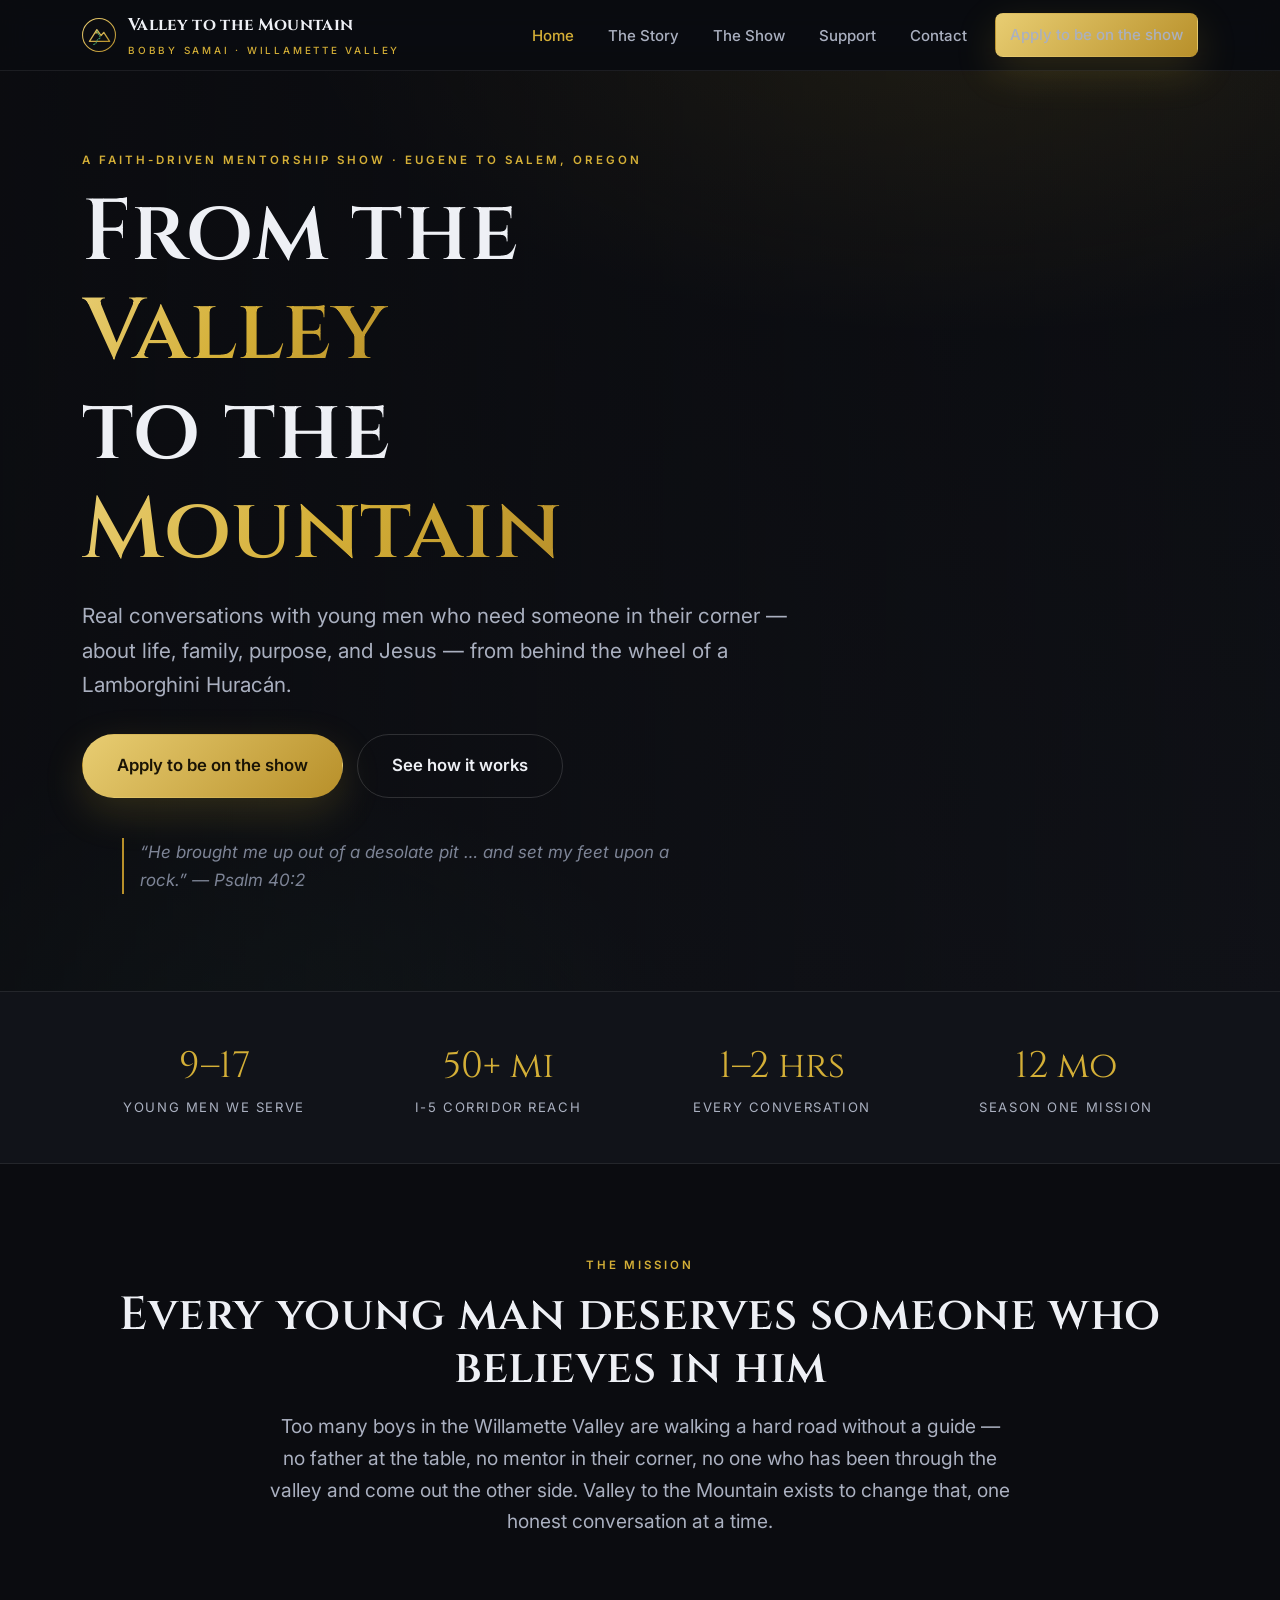
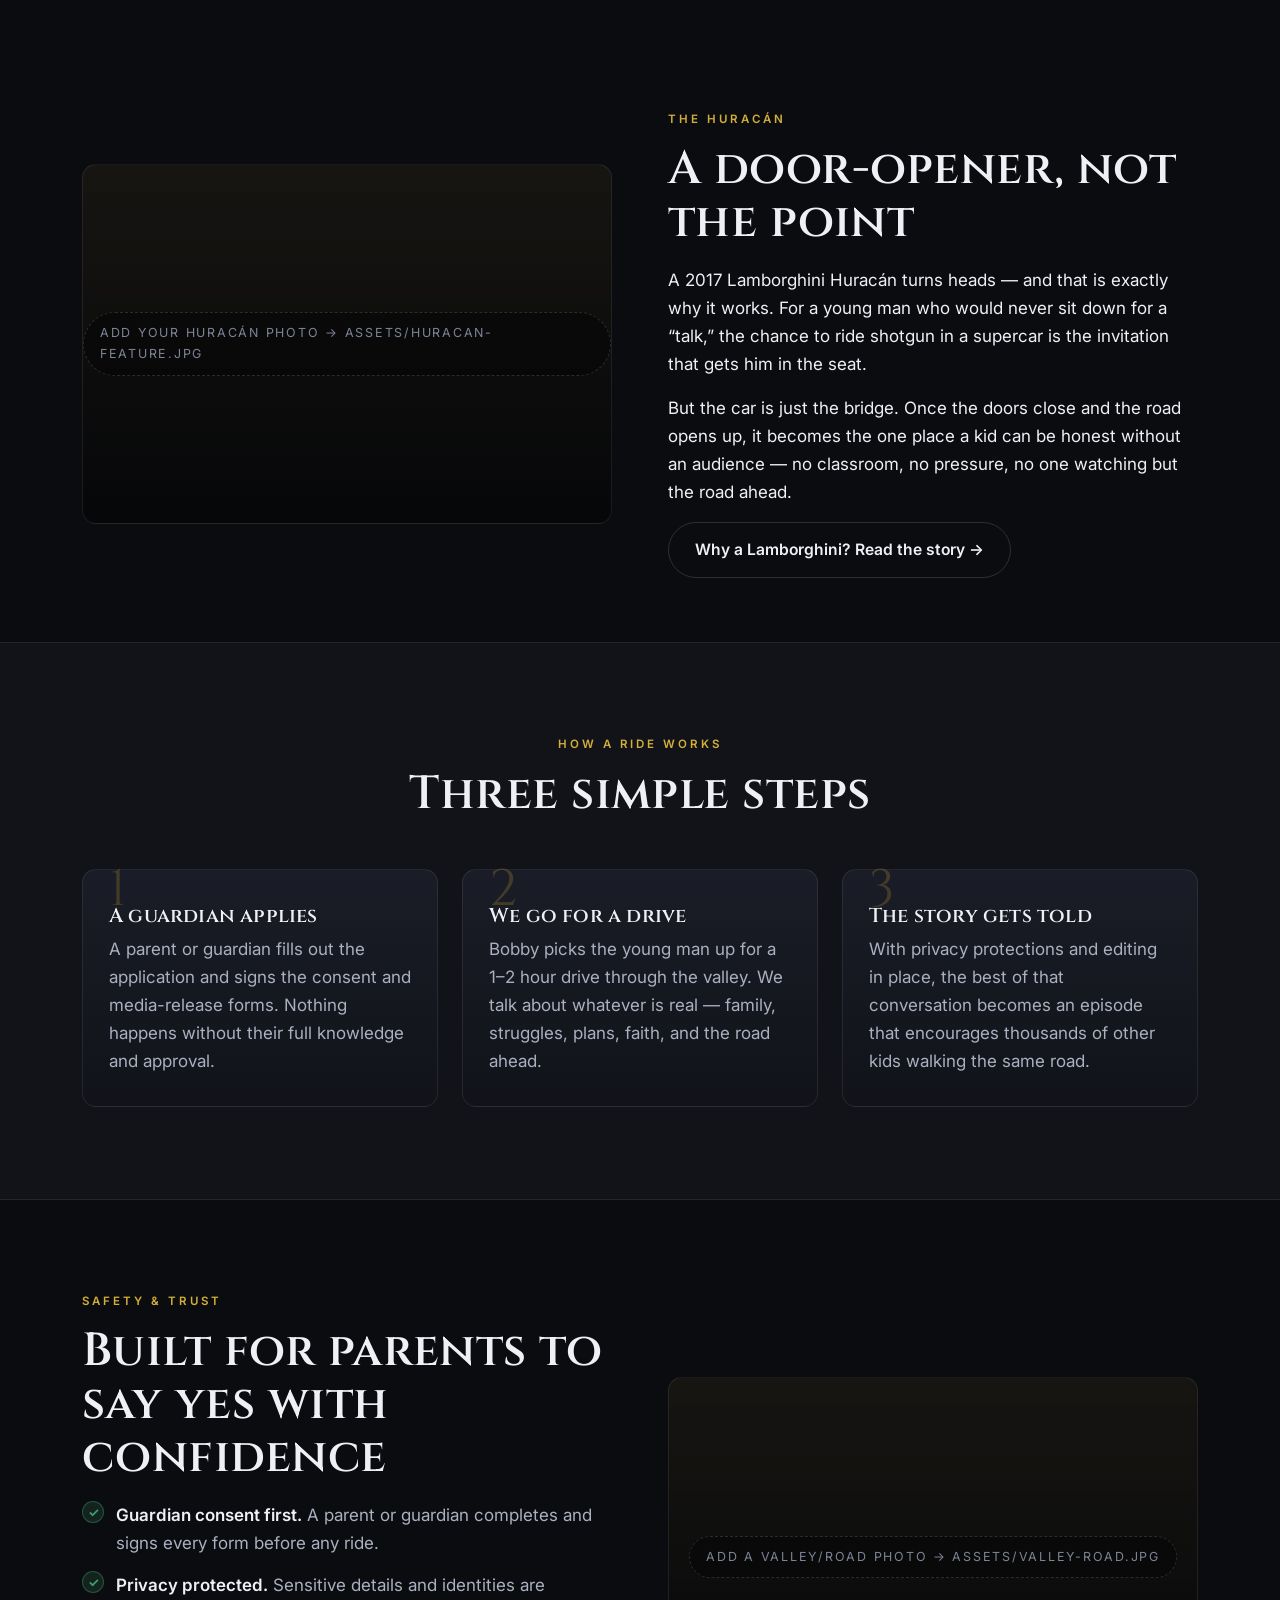
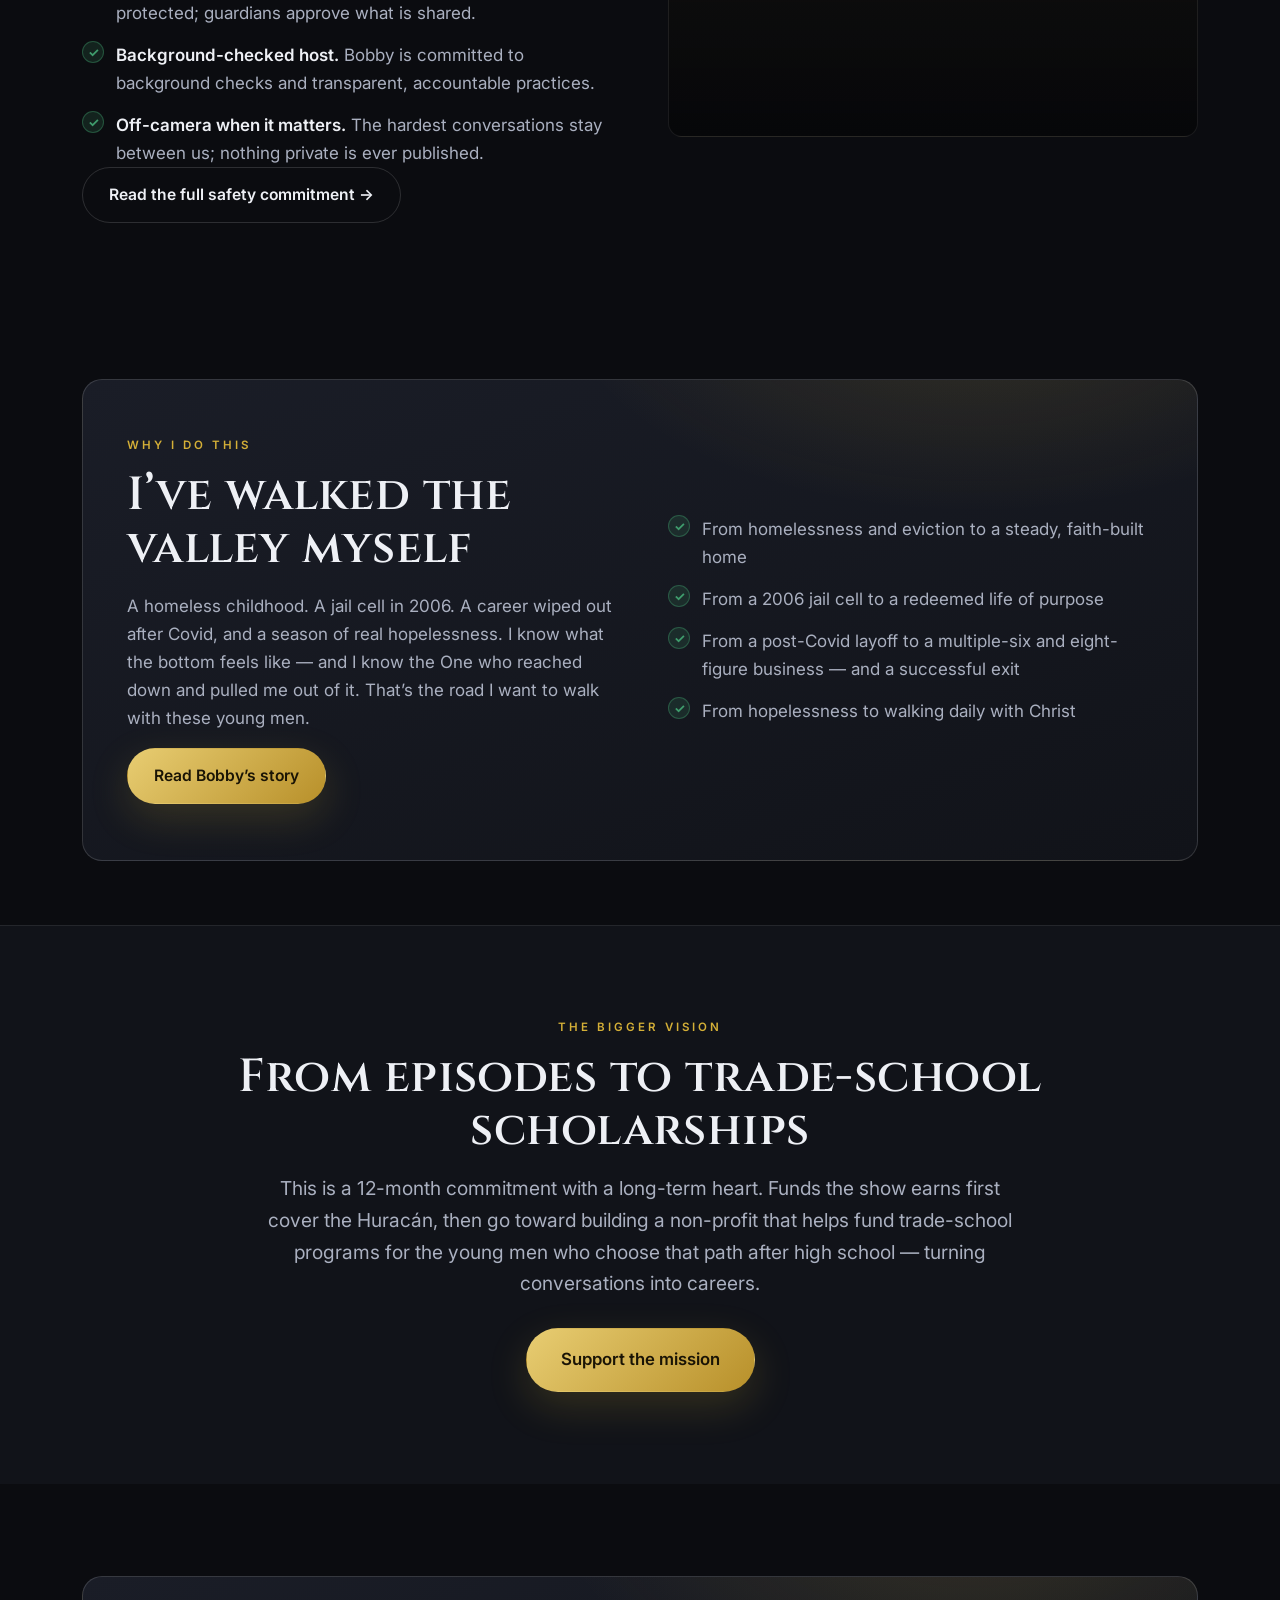
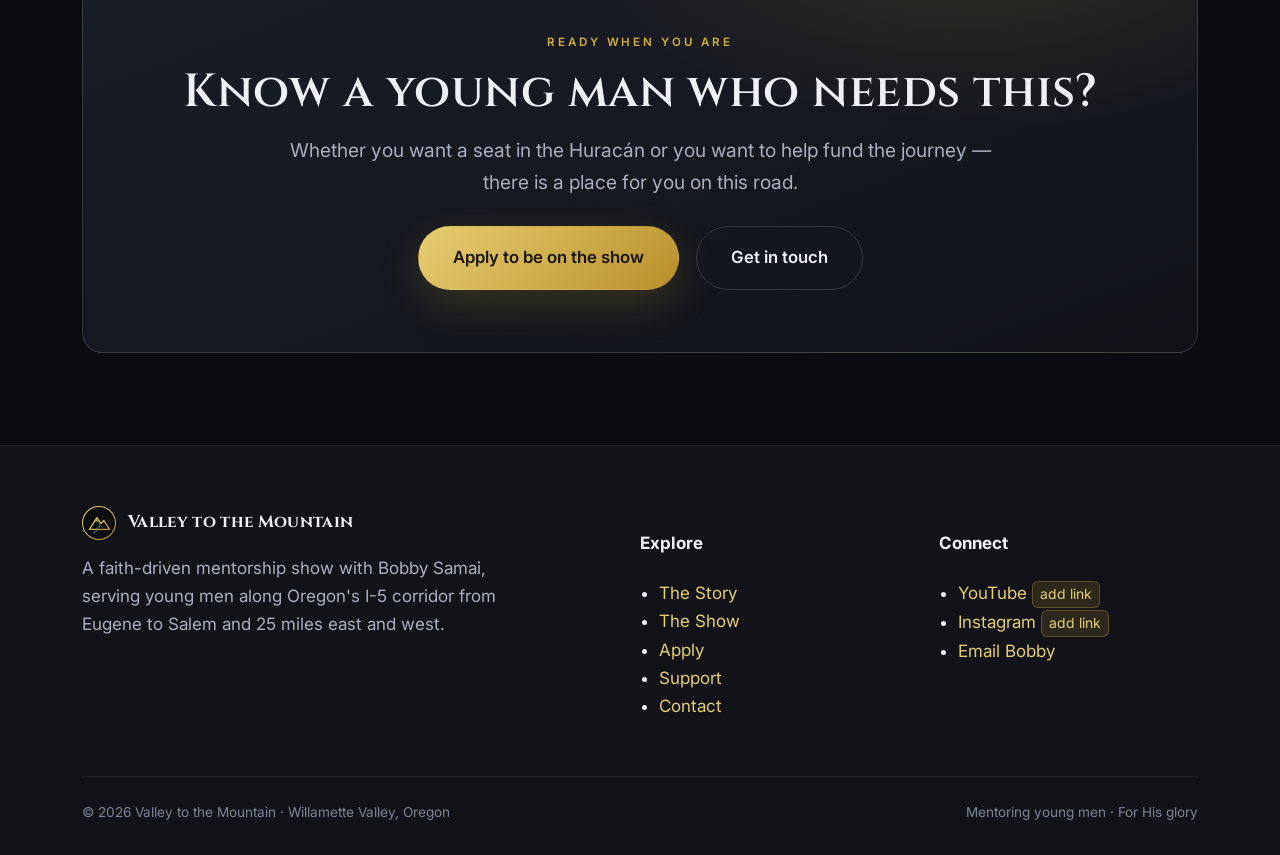
==== index.html @ d42ef023 "Build Valley to the Mountain website Initial launch of the valleytothemountain.com static site — a f" ====
<!DOCTYPE html>
<html lang="en">
<head>
  <meta charset="UTF-8" />
  <meta name="viewport" content="width=device-width, initial-scale=1.0" />
  <title>Valley to the Mountain — Mentorship, Faith &amp; the Open Road</title>
  <meta name="description" content="Valley to the Mountain is a faith-driven mentorship show with Bobby Samai. Real conversations with young men in Oregon's Willamette Valley — life, family, purpose, and Jesus — from behind the wheel of a Lamborghini Huracán." />
  <meta name="theme-color" content="#0b0c10" />
  <link rel="icon" href="assets/logo.svg" type="image/svg+xml" />
  <meta property="og:title" content="Valley to the Mountain" />
  <meta property="og:description" content="Real conversations, real faith, and the open road — mentoring young men in Oregon's Willamette Valley." />
  <meta property="og:type" content="website" />
  <meta property="og:url" content="https://www.valleytothemountain.com" />
  <link rel="preconnect" href="https://fonts.googleapis.com" />
  <link rel="preconnect" href="https://fonts.gstatic.com" crossorigin />
  <link href="https://fonts.googleapis.com/css2?family=Cinzel:wght@500;600;700&family=Inter:wght@400;500;600;700&display=swap" rel="stylesheet" />
  <link rel="stylesheet" href="css/styles.css" />
</head>
<body>
  <a class="skip-link" href="#main">Skip to content</a>

  <!-- HEADER -->
  <header class="site-header">
    <div class="wrap">
      <nav class="nav" aria-label="Primary">
        <a class="brand" href="index.html">
          <img class="brand__mark" src="assets/logo.svg" alt="" />
          <span class="brand__name">Valley to the Mountain<small>Bobby Samai · Willamette Valley</small></span>
        </a>
        <button class="nav__toggle" aria-label="Toggle menu" aria-expanded="false" aria-controls="nav-links">
          <span></span><span></span><span></span>
        </button>
        <ul class="nav__links" id="nav-links">
          <li><a href="index.html" class="active">Home</a></li>
          <li><a href="story.html">The Story</a></li>
          <li><a href="show.html">The Show</a></li>
          <li><a href="support.html">Support</a></li>
          <li><a href="contact.html">Contact</a></li>
          <li class="nav__cta"><a class="btn btn--gold" href="apply.html">Apply to be on the show</a></li>
        </ul>
      </nav>
    </div>
  </header>

  <main id="main">

    <!-- HERO -->
    <section class="hero">
      <div class="hero__media" style="--hero-img: url('assets/huracan-hero.jpg');" aria-hidden="true"></div>
      <div class="wrap">
        <div class="hero__inner">
          <p class="eyebrow">A faith-driven mentorship show · Eugene to Salem, Oregon</p>
          <h1>From the <span class="grad">Valley</span><br />to the <span class="grad">Mountain</span></h1>
          <p class="hero__sub">Real conversations with young men who need someone in their corner — about life, family, purpose, and Jesus — from behind the wheel of a Lamborghini Huracán.</p>
          <div class="hero__actions">
            <a class="btn btn--gold btn--lg" href="apply.html">Apply to be on the show</a>
            <a class="btn btn--ghost btn--lg" href="show.html">See how it works</a>
          </div>
          <blockquote class="hero__scripture">
            “He brought me up out of a desolate pit … and set my feet upon a rock.” — Psalm 40:2
          </blockquote>
        </div>
      </div>
    </section>

    <!-- STATS -->
    <section class="stats">
      <div class="wrap">
        <div class="stats__grid">
          <div class="stat reveal"><div class="stat__num">9–17</div><div class="stat__label">Young men we serve</div></div>
          <div class="stat reveal"><div class="stat__num">50+ mi</div><div class="stat__label">I-5 corridor reach</div></div>
          <div class="stat reveal"><div class="stat__num">1–2 hrs</div><div class="stat__label">Every conversation</div></div>
          <div class="stat reveal"><div class="stat__num">12 mo</div><div class="stat__label">Season one mission</div></div>
        </div>
      </div>
    </section>

    <!-- MISSION -->
    <section class="section">
      <div class="wrap center">
        <p class="eyebrow reveal">The mission</p>
        <h2 class="h-lg reveal">Every young man deserves someone who believes in him</h2>
        <p class="lead reveal">Too many boys in the Willamette Valley are walking a hard road without a guide — no father at the table, no mentor in their corner, no one who has been through the valley and come out the other side. Valley to the Mountain exists to change that, one honest conversation at a time.</p>
      </div>
    </section>

    <!-- THE CAR AS A BRIDGE -->
    <section class="section section--tight">
      <div class="wrap">
        <div class="split">
          <div class="split__media reveal" style="--feature-img: url('assets/huracan-feature.jpg');">
            <span class="media-note">Add your Huracán photo → assets/huracan-feature.jpg</span>
          </div>
          <div class="reveal">
            <p class="eyebrow">The Huracán</p>
            <h2 class="h-lg">A door-opener, not the point</h2>
            <p>A 2017 Lamborghini Huracán turns heads — and that is exactly why it works. For a young man who would never sit down for a “talk,” the chance to ride shotgun in a supercar is the invitation that gets him in the seat.</p>
            <p>But the car is just the bridge. Once the doors close and the road opens up, it becomes the one place a kid can be honest without an audience — no classroom, no pressure, no one watching but the road ahead.</p>
            <a class="btn btn--ghost" href="story.html">Why a Lamborghini? Read the story →</a>
          </div>
        </div>
      </div>
    </section>

    <!-- HOW IT WORKS -->
    <section class="section" style="background: var(--night); border-top:1px solid var(--line); border-bottom:1px solid var(--line);">
      <div class="wrap">
        <div class="center" style="margin-bottom:48px;">
          <p class="eyebrow reveal">How a ride works</p>
          <h2 class="h-lg reveal">Three simple steps</h2>
        </div>
        <div class="grid grid--3">
          <article class="card step reveal">
            <div class="step__n">1</div>
            <h3>A guardian applies</h3>
            <p>A parent or guardian fills out the application and signs the consent and media-release forms. Nothing happens without their full knowledge and approval.</p>
          </article>
          <article class="card step reveal">
            <div class="step__n">2</div>
            <h3>We go for a drive</h3>
            <p>Bobby picks the young man up for a 1–2 hour drive through the valley. We talk about whatever is real — family, struggles, plans, faith, and the road ahead.</p>
          </article>
          <article class="card step reveal">
            <div class="step__n">3</div>
            <h3>The story gets told</h3>
            <p>With privacy protections and editing in place, the best of that conversation becomes an episode that encourages thousands of other kids walking the same road.</p>
          </article>
        </div>
      </div>
    </section>

    <!-- SAFETY -->
    <section class="section">
      <div class="wrap">
        <div class="split split--reverse">
          <div class="split__media reveal" style="--feature-img: url('assets/valley-road.jpg');">
            <span class="media-note">Add a valley/road photo → assets/valley-road.jpg</span>
          </div>
          <div class="reveal">
            <p class="eyebrow">Safety &amp; trust</p>
            <h2 class="h-lg">Built for parents to say yes with confidence</h2>
            <ul class="checks">
              <li><strong>Guardian consent first.</strong> A parent or guardian completes and signs every form before any ride.</li>
              <li><strong>Privacy protected.</strong> Sensitive details and identities are protected; guardians approve what is shared.</li>
              <li><strong>Background-checked host.</strong> Bobby is committed to background checks and transparent, accountable practices.</li>
              <li><strong>Off-camera when it matters.</strong> The hardest conversations stay between us; nothing private is ever published.</li>
            </ul>
            <a class="btn btn--ghost" href="apply.html">Read the full safety commitment →</a>
          </div>
        </div>
      </div>
    </section>

    <!-- THE WHY / STORY TEASER -->
    <section class="section section--tight">
      <div class="wrap">
        <div class="panel reveal">
          <div class="split">
            <div>
              <p class="eyebrow">Why I do this</p>
              <h2 class="h-lg">I’ve walked the valley myself</h2>
              <p class="muted">A homeless childhood. A jail cell in 2006. A career wiped out after Covid, and a season of real hopelessness. I know what the bottom feels like — and I know the One who reached down and pulled me out of it. That’s the road I want to walk with these young men.</p>
              <a class="btn btn--gold" href="story.html">Read Bobby’s story</a>
            </div>
            <div>
              <ul class="checks">
                <li>From homelessness and eviction to a steady, faith-built home</li>
                <li>From a 2006 jail cell to a redeemed life of purpose</li>
                <li>From a post-Covid layoff to a multiple-six and eight-figure business — and a successful exit</li>
                <li>From hopelessness to walking daily with Christ</li>
              </ul>
            </div>
          </div>
        </div>
      </div>
    </section>

    <!-- NONPROFIT VISION -->
    <section class="section" style="background: var(--night); border-top:1px solid var(--line);">
      <div class="wrap center">
        <p class="eyebrow reveal">The bigger vision</p>
        <h2 class="h-lg reveal">From episodes to trade-school scholarships</h2>
        <p class="lead reveal">This is a 12-month commitment with a long-term heart. Funds the show earns first cover the Huracán, then go toward building a non-profit that helps fund trade-school programs for the young men who choose that path after high school — turning conversations into careers.</p>
        <div style="margin-top:28px;" class="reveal">
          <a class="btn btn--gold btn--lg" href="support.html">Support the mission</a>
        </div>
      </div>
    </section>

    <!-- FINAL CTA -->
    <section class="section">
      <div class="wrap">
        <div class="panel cta-band reveal">
          <p class="eyebrow">Ready when you are</p>
          <h2 class="h-lg">Know a young man who needs this?</h2>
          <p class="lead" style="margin:0 auto 22px;">Whether you want a seat in the Huracán or you want to help fund the journey — there is a place for you on this road.</p>
          <a class="btn btn--gold btn--lg" href="apply.html">Apply to be on the show</a>
          <a class="btn btn--ghost btn--lg" href="contact.html">Get in touch</a>
        </div>
      </div>
    </section>

  </main>

  <!-- FOOTER -->
  <footer class="site-footer">
    <div class="wrap">
      <div class="footer__grid">
        <div>
          <div class="footer__brand">
            <img class="brand__mark" src="assets/logo.svg" alt="" />
            <span class="brand" style="gap:0;">Valley to the Mountain</span>
          </div>
          <p class="muted" style="max-width:42ch;">A faith-driven mentorship show with Bobby Samai, serving young men along Oregon's I-5 corridor from Eugene to Salem and 25 miles east and west.</p>
        </div>
        <div>
          <h4>Explore</h4>
          <ul>
            <li><a href="story.html">The Story</a></li>
            <li><a href="show.html">The Show</a></li>
            <li><a href="apply.html">Apply</a></li>
            <li><a href="support.html">Support</a></li>
            <li><a href="contact.html">Contact</a></li>
          </ul>
        </div>
        <div>
          <h4>Connect</h4>
          <ul>
            <li><a href="#" data-social="youtube">YouTube <span class="placeholder-tag">add link</span></a></li>
            <li><a href="#" data-social="instagram">Instagram <span class="placeholder-tag">add link</span></a></li>
            <li><a href="mailto:bsamaix@gmail.com">Email Bobby</a></li>
          </ul>
        </div>
      </div>
      <div class="footer__bottom">
        <span>© <span data-year>2026</span> Valley to the Mountain · Willamette Valley, Oregon</span>
        <span>Mentoring young men · For His glory</span>
      </div>
    </div>
  </footer>

  <script src="js/main.js"></script>
</body>
</html>
---- css/styles.css ----
/* =========================================================
   Valley to the Mountain — Design System
   Premium dark + gold aesthetic for a faith-driven youth
   mentorship show. Mobile-first, accessible, no build step.
   ========================================================= */

:root {
  /* Palette */
  --black:      #0b0c10;
  --night:      #111319;
  --slate:      #1a1d27;
  --slate-2:    #232734;
  --line:       rgba(255, 255, 255, 0.08);
  --line-2:     rgba(255, 255, 255, 0.14);

  --text:       #eef0f5;
  --muted:      #aab0c0;
  --muted-2:    #7d8496;

  --gold:       #d4af37;   /* summit light / Lamborghini */
  --gold-soft:  #e8cd72;
  --gold-deep:  #b8902a;
  --valley:     #3f9d6d;   /* valley green */

  /* Typography */
  --serif: "Cinzel", Georgia, "Times New Roman", serif;
  --sans:  "Inter", -apple-system, BlinkMacSystemFont, "Segoe UI", Roboto, Helvetica, Arial, sans-serif;

  /* Layout */
  --maxw: 1160px;
  --radius: 14px;
  --radius-sm: 9px;
  --shadow: 0 18px 50px rgba(0, 0, 0, 0.45);
  --shadow-gold: 0 14px 40px rgba(212, 175, 55, 0.18);

  --ease: cubic-bezier(0.22, 1, 0.36, 1);
}

/* ---------- Reset ---------- */
*, *::before, *::after { box-sizing: border-box; }
html { scroll-behavior: smooth; -webkit-text-size-adjust: 100%; }
body {
  margin: 0;
  font-family: var(--sans);
  color: var(--text);
  background: var(--black);
  line-height: 1.65;
  font-size: 17px;
  -webkit-font-smoothing: antialiased;
  overflow-x: hidden;
}
img { max-width: 100%; display: block; }
a { color: var(--gold-soft); text-decoration: none; transition: color .2s var(--ease); }
a:hover { color: var(--gold); }
h1, h2, h3 { font-family: var(--serif); font-weight: 600; line-height: 1.15; letter-spacing: .01em; }
p { margin: 0 0 1rem; }
ul { margin: 0 0 1rem; padding-left: 1.2rem; }

/* ---------- Utilities ---------- */
.wrap { width: 100%; max-width: var(--maxw); margin: 0 auto; padding: 0 22px; }
.section { padding: 92px 0; position: relative; }
.section--tight { padding: 64px 0; }
.center { text-align: center; }
.eyebrow {
  font-family: var(--sans);
  text-transform: uppercase;
  letter-spacing: .26em;
  font-size: .72rem;
  font-weight: 600;
  color: var(--gold);
  margin: 0 0 14px;
}
.lead { font-size: 1.2rem; color: var(--muted); max-width: 62ch; }
.center .lead { margin-left: auto; margin-right: auto; }
.muted { color: var(--muted); }
.gold { color: var(--gold); }
.h-xl { font-size: clamp(2.4rem, 6vw, 4.2rem); margin: 0 0 18px; }
.h-lg { font-size: clamp(1.9rem, 4vw, 2.9rem); margin: 0 0 16px; }
.h-md { font-size: clamp(1.3rem, 2.5vw, 1.6rem); margin: 0 0 10px; }
.divider { height: 1px; background: var(--line); border: 0; margin: 0; }
.skip-link {
  position: absolute; left: -9999px; top: 0; background: var(--gold); color: #000;
  padding: 10px 16px; z-index: 200; border-radius: 0 0 8px 0;
}
.skip-link:focus { left: 0; }

/* ---------- Buttons ---------- */
.btn {
  display: inline-flex; align-items: center; gap: .55em;
  font-family: var(--sans); font-weight: 600; font-size: .98rem;
  padding: 14px 26px; border-radius: 100px; border: 1px solid transparent;
  cursor: pointer; transition: transform .2s var(--ease), box-shadow .25s var(--ease), background .2s var(--ease);
  white-space: nowrap;
}
.btn:focus-visible { outline: 2px solid var(--gold-soft); outline-offset: 3px; }
.btn--gold {
  background: linear-gradient(135deg, var(--gold-soft), var(--gold-deep));
  color: #1a1405; box-shadow: var(--shadow-gold);
}
.btn--gold:hover { transform: translateY(-2px); color: #1a1405; box-shadow: 0 18px 46px rgba(212,175,55,.3); }
.btn--ghost { background: transparent; color: var(--text); border-color: var(--line-2); }
.btn--ghost:hover { border-color: var(--gold); color: var(--gold); transform: translateY(-2px); }
.btn--block { width: 100%; justify-content: center; }
.btn--lg { padding: 17px 34px; font-size: 1.05rem; }

/* ---------- Header / Nav ---------- */
.site-header {
  position: sticky; top: 0; z-index: 100;
  background: rgba(11, 12, 16, 0.72);
  backdrop-filter: saturate(150%) blur(14px);
  -webkit-backdrop-filter: saturate(150%) blur(14px);
  border-bottom: 1px solid var(--line);
}
.nav { display: flex; align-items: center; justify-content: space-between; height: 70px; }
.brand { display: flex; align-items: center; gap: 12px; font-family: var(--serif); font-weight: 700; color: var(--text); font-size: 1.05rem; letter-spacing: .02em; }
.brand:hover { color: var(--text); }
.brand__mark { width: 34px; height: 34px; flex: 0 0 auto; }
.brand__name small { display: block; font-family: var(--sans); font-weight: 500; font-size: .62rem; letter-spacing: .28em; text-transform: uppercase; color: var(--gold); margin-top: 2px; }
.nav__links { display: flex; align-items: center; gap: 6px; list-style: none; margin: 0; padding: 0; }
.nav__links a {
  color: var(--muted); font-weight: 500; font-size: .94rem; padding: 9px 14px; border-radius: 8px;
  transition: color .2s var(--ease), background .2s var(--ease);
}
.nav__links a:hover { color: var(--text); background: rgba(255,255,255,.05); }
.nav__links a.active { color: var(--gold); }
.nav__cta { margin-left: 8px; }
.nav__toggle {
  display: none; background: none; border: 1px solid var(--line-2); border-radius: 9px;
  width: 44px; height: 42px; cursor: pointer; padding: 0;
}
.nav__toggle span { display: block; width: 20px; height: 2px; background: var(--text); margin: 4px auto; transition: .25s var(--ease); }
.nav__toggle[aria-expanded="true"] span:nth-child(1) { transform: translateY(6px) rotate(45deg); }
.nav__toggle[aria-expanded="true"] span:nth-child(2) { opacity: 0; }
.nav__toggle[aria-expanded="true"] span:nth-child(3) { transform: translateY(-6px) rotate(-45deg); }

@media (max-width: 880px) {
  .nav__toggle { display: block; }
  .nav__links {
    position: fixed; inset: 70px 0 auto 0; flex-direction: column; align-items: stretch; gap: 2px;
    background: var(--night); border-bottom: 1px solid var(--line); padding: 14px 16px 22px;
    transform: translateY(-120%); transition: transform .32s var(--ease); box-shadow: var(--shadow);
  }
  .nav__links.open { transform: translateY(0); }
  .nav__links a { padding: 14px 12px; font-size: 1.05rem; border-bottom: 1px solid var(--line); border-radius: 0; }
  .nav__cta { margin: 12px 0 0; }
  .nav__cta .btn { width: 100%; justify-content: center; }
}

/* ---------- Hero ---------- */
.hero {
  position: relative; min-height: 90vh; display: flex; align-items: center;
  padding: 80px 0; overflow: hidden;
  background:
    radial-gradient(1100px 560px at 75% -8%, rgba(212,175,55,.16), transparent 60%),
    radial-gradient(900px 500px at 12% 108%, rgba(63,157,109,.14), transparent 60%),
    linear-gradient(180deg, var(--black), var(--night));
}
.hero__media {
  position: absolute; inset: 0; z-index: 0;
  background-image: linear-gradient(90deg, rgba(11,12,16,.92) 0%, rgba(11,12,16,.55) 45%, rgba(11,12,16,.25) 100%), var(--hero-img, none);
  background-size: cover; background-position: center right;
  opacity: .9;
}
.hero__inner { position: relative; z-index: 1; max-width: 760px; }
.hero h1 { font-size: clamp(2.7rem, 8vw, 5.4rem); margin: 0 0 8px; }
.hero h1 .grad {
  background: linear-gradient(120deg, var(--gold-soft), var(--gold), var(--gold-deep));
  -webkit-background-clip: text; background-clip: text; -webkit-text-fill-color: transparent;
}
.hero__sub { font-size: 1.3rem; color: var(--muted); max-width: 56ch; margin: 18px 0 32px; }
.hero__actions { display: flex; flex-wrap: wrap; gap: 14px; }
.hero__scripture { margin-top: 40px; font-style: italic; color: var(--muted-2); border-left: 2px solid var(--gold-deep); padding-left: 16px; max-width: 50ch; }

/* ---------- Stat strip ---------- */
.stats { background: var(--night); border-top: 1px solid var(--line); border-bottom: 1px solid var(--line); }
.stats__grid { display: grid; grid-template-columns: repeat(4, 1fr); gap: 20px; padding: 44px 0; }
.stat { text-align: center; }
.stat__num { font-family: var(--serif); font-size: clamp(1.6rem, 3.4vw, 2.3rem); color: var(--gold); }
.stat__label { font-size: .82rem; color: var(--muted); text-transform: uppercase; letter-spacing: .12em; }
@media (max-width: 680px) { .stats__grid { grid-template-columns: repeat(2, 1fr); gap: 28px 16px; } }

/* ---------- Cards / grids ---------- */
.grid { display: grid; gap: 24px; }
.grid--3 { grid-template-columns: repeat(3, 1fr); }
.grid--2 { grid-template-columns: repeat(2, 1fr); }
.grid--4 { grid-template-columns: repeat(4, 1fr); }
@media (max-width: 920px) { .grid--3, .grid--4 { grid-template-columns: repeat(2, 1fr); } }
@media (max-width: 620px) { .grid--2, .grid--3, .grid--4 { grid-template-columns: 1fr; } }

.card {
  background: linear-gradient(180deg, var(--slate), var(--night));
  border: 1px solid var(--line); border-radius: var(--radius); padding: 30px 26px;
  transition: transform .25s var(--ease), border-color .25s var(--ease), box-shadow .25s var(--ease);
}
.card:hover { transform: translateY(-4px); border-color: var(--line-2); box-shadow: var(--shadow); }
.card__icon {
  width: 50px; height: 50px; border-radius: 12px; display: grid; place-items: center; margin-bottom: 18px;
  background: rgba(212,175,55,.1); border: 1px solid rgba(212,175,55,.25); color: var(--gold); font-size: 1.4rem;
}
.card h3 { margin: 0 0 8px; font-size: 1.25rem; }
.card p { color: var(--muted); margin: 0; }

/* Numbered step cards */
.step { position: relative; padding-top: 34px; }
.step__n {
  position: absolute; top: -6px; left: 26px;
  font-family: var(--serif); font-size: 3.2rem; color: rgba(212,175,55,.22); line-height: 1;
}

/* ---------- Split feature ---------- */
.split { display: grid; grid-template-columns: 1fr 1fr; gap: 56px; align-items: center; }
.split--reverse .split__media { order: 2; }
@media (max-width: 860px) { .split { grid-template-columns: 1fr; gap: 36px; } .split--reverse .split__media { order: 0; } }
.split__media {
  border-radius: var(--radius); min-height: 360px; border: 1px solid var(--line);
  background:
    linear-gradient(180deg, rgba(212,175,55,.06), rgba(0,0,0,.4)),
    var(--feature-img, linear-gradient(135deg, var(--slate-2), var(--night)));
  background-size: cover; background-position: center; position: relative; overflow: hidden;
  display: grid; place-items: center;
}
.media-note {
  font-family: var(--sans); font-size: .78rem; letter-spacing: .14em; text-transform: uppercase;
  color: var(--muted-2); border: 1px dashed var(--line-2); padding: 10px 16px; border-radius: 100px; background: rgba(0,0,0,.35);
}

/* ---------- Panels / CTA ---------- */
.panel {
  background:
    radial-gradient(700px 380px at 80% -20%, rgba(212,175,55,.16), transparent 60%),
    linear-gradient(160deg, var(--slate), var(--night));
  border: 1px solid var(--line-2); border-radius: 20px; padding: 56px 44px;
}
.cta-band { text-align: center; }
.cta-band .btn { margin: 6px; }

/* ---------- Timeline (story) ---------- */
.timeline { position: relative; max-width: 760px; margin: 0 auto; padding-left: 28px; }
.timeline::before { content: ""; position: absolute; left: 6px; top: 6px; bottom: 6px; width: 2px; background: linear-gradient(var(--gold-deep), var(--valley)); }
.tl { position: relative; padding: 0 0 38px 26px; }
.tl::before { content: ""; position: absolute; left: -28px; top: 6px; width: 14px; height: 14px; border-radius: 50%; background: var(--gold); box-shadow: 0 0 0 5px rgba(212,175,55,.16); }
.tl__year { font-family: var(--serif); color: var(--gold); font-size: 1.05rem; letter-spacing: .04em; }
.tl h3 { margin: 4px 0 8px; font-size: 1.35rem; }
.tl p { color: var(--muted); margin: 0; }

/* ---------- Checklist ---------- */
.checks { list-style: none; padding: 0; margin: 0; display: grid; gap: 14px; }
.checks li { position: relative; padding-left: 34px; color: var(--muted); }
.checks li::before {
  content: "✓"; position: absolute; left: 0; top: 0; width: 22px; height: 22px; border-radius: 50%;
  background: rgba(63,157,109,.16); color: var(--valley); display: grid; place-items: center; font-size: .8rem; font-weight: 700;
  border: 1px solid rgba(63,157,109,.4);
}
.checks strong { color: var(--text); font-weight: 600; }

/* ---------- Notice / callout ---------- */
.notice {
  border-radius: var(--radius); padding: 22px 24px; border: 1px solid var(--line-2);
  background: linear-gradient(160deg, rgba(63,157,109,.1), rgba(11,12,16,.4)); color: var(--muted);
}
.notice strong { color: var(--text); }
.notice--gold { background: linear-gradient(160deg, rgba(212,175,55,.12), rgba(11,12,16,.4)); }

/* ---------- Forms ---------- */
.form { background: linear-gradient(180deg, var(--slate), var(--night)); border: 1px solid var(--line); border-radius: var(--radius); padding: 34px 30px; }
.fieldset { border: 0; padding: 0; margin: 0 0 30px; }
.fieldset legend {
  font-family: var(--serif); font-size: 1.2rem; color: var(--text); padding: 0; margin-bottom: 4px;
  display: flex; align-items: center; gap: 10px;
}
.fieldset__hint { color: var(--muted-2); font-size: .9rem; margin: 0 0 18px; }
.field { margin-bottom: 18px; }
.field label { display: block; font-weight: 600; font-size: .92rem; margin-bottom: 7px; color: var(--text); }
.field .req { color: var(--gold); }
.field input, .field select, .field textarea {
  width: 100%; font-family: var(--sans); font-size: 1rem; color: var(--text);
  background: var(--black); border: 1px solid var(--line-2); border-radius: var(--radius-sm);
  padding: 12px 14px; transition: border-color .2s var(--ease), box-shadow .2s var(--ease);
}
.field input::placeholder, .field textarea::placeholder { color: var(--muted-2); }
.field input:focus, .field select:focus, .field textarea:focus {
  outline: none; border-color: var(--gold); box-shadow: 0 0 0 3px rgba(212,175,55,.16);
}
.field textarea { min-height: 120px; resize: vertical; }
.row { display: grid; grid-template-columns: 1fr 1fr; gap: 18px; }
@media (max-width: 560px) { .row { grid-template-columns: 1fr; } }
.consent { display: flex; gap: 12px; align-items: flex-start; padding: 14px 0; border-top: 1px solid var(--line); }
.consent input { width: 20px; height: 20px; margin-top: 3px; flex: 0 0 auto; accent-color: var(--gold); }
.consent label { font-weight: 400; color: var(--muted); font-size: .95rem; margin: 0; }
.consent label strong { color: var(--text); }
.form__note { font-size: .85rem; color: var(--muted-2); margin-top: 16px; }
.form-success {
  display: none; background: linear-gradient(160deg, rgba(63,157,109,.16), rgba(11,12,16,.4));
  border: 1px solid rgba(63,157,109,.5); border-radius: var(--radius); padding: 28px; text-align: center;
}
.field-error { color: #ff8a8a; font-size: .85rem; margin-top: 6px; display: none; }
.field input:invalid.touched, .field textarea:invalid.touched, .field select:invalid.touched { border-color: #ff8a8a; }

/* ---------- FAQ ---------- */
.faq { max-width: 800px; margin: 0 auto; }
.faq details { border-bottom: 1px solid var(--line); padding: 6px 0; }
.faq summary {
  cursor: pointer; list-style: none; padding: 18px 40px 18px 4px; font-weight: 600; font-size: 1.08rem;
  position: relative; color: var(--text);
}
.faq summary::-webkit-details-marker { display: none; }
.faq summary::after { content: "+"; position: absolute; right: 8px; top: 16px; font-size: 1.5rem; color: var(--gold); transition: transform .25s var(--ease); }
.faq details[open] summary::after { transform: rotate(45deg); }
.faq details p { color: var(--muted); padding: 0 4px 18px; margin: 0; }

/* ---------- Footer ---------- */
.site-footer { background: var(--night); border-top: 1px solid var(--line); padding: 60px 0 32px; }
.footer__grid { display: grid; grid-template-columns: 2fr 1fr 1fr; gap: 40px; margin-bottom: 40px; }
@media (max-width: 760px) { .footer__grid { grid-template-columns: 1fr; gap: 28px; } }
.footer__brand { display: flex; align-items: center; gap: 12px; margin-bottom: 14px; }
.footer h4 { font-family: var(--sans); text-transform: uppercase; letter-spacing: .16em; font-size: .76rem; color: var(--gold); margin: 0 0 16px; }
.footer ul { list-style: none; padding: 0; margin: 0; }
.footer ul li { margin-bottom: 10px; }
.footer ul a { color: var(--muted); font-size: .95rem; }
.footer ul a:hover { color: var(--gold); }
.footer__bottom { display: flex; justify-content: space-between; flex-wrap: wrap; gap: 12px; padding-top: 24px; border-top: 1px solid var(--line); color: var(--muted-2); font-size: .85rem; }
.footer__bottom a { color: var(--muted-2); }

/* ---------- Reveal animation ---------- */
.reveal { opacity: 0; transform: translateY(22px); transition: opacity .7s var(--ease), transform .7s var(--ease); }
.reveal.in { opacity: 1; transform: none; }
@media (prefers-reduced-motion: reduce) {
  * { scroll-behavior: auto !important; }
  .reveal { opacity: 1; transform: none; transition: none; }
  .btn:hover, .card:hover { transform: none; }
}

/* ---------- Page header (interior pages) ---------- */
.page-head {
  padding: 80px 0 60px; text-align: center;
  background: radial-gradient(900px 420px at 50% -10%, rgba(212,175,55,.14), transparent 60%), linear-gradient(180deg, var(--black), var(--night));
  border-bottom: 1px solid var(--line);
}
.page-head h1 { font-size: clamp(2.2rem, 5.5vw, 3.6rem); margin: 0 0 14px; }
.page-head p { max-width: 60ch; margin: 0 auto; color: var(--muted); font-size: 1.15rem; }

/* prose */
.prose { max-width: 720px; margin: 0 auto; }
.prose p { color: var(--muted); font-size: 1.08rem; }
.prose h2 { margin-top: 40px; }
.placeholder-tag {
  display: inline-block; background: rgba(212,175,55,.14); color: var(--gold-soft);
  border: 1px solid rgba(212,175,55,.3); border-radius: 6px; padding: 1px 7px; font-size: .82em; font-family: var(--sans);
}
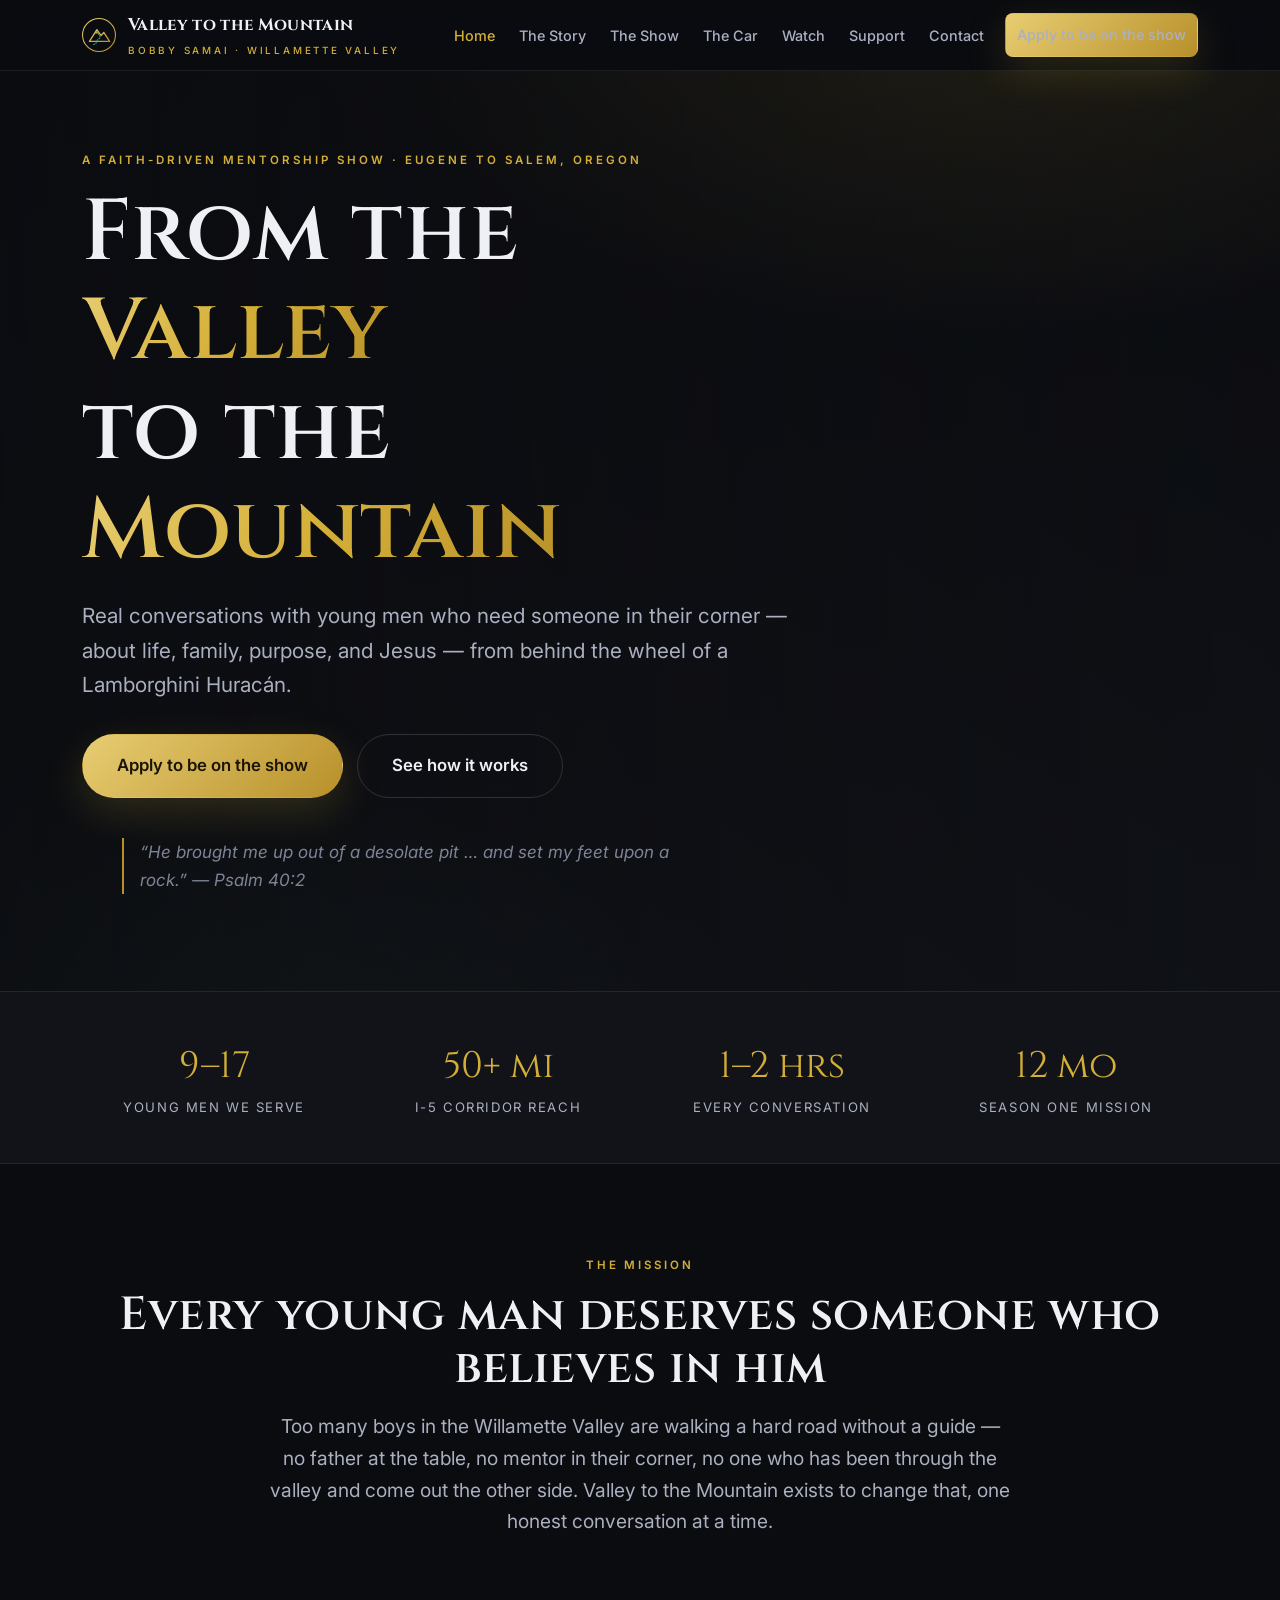
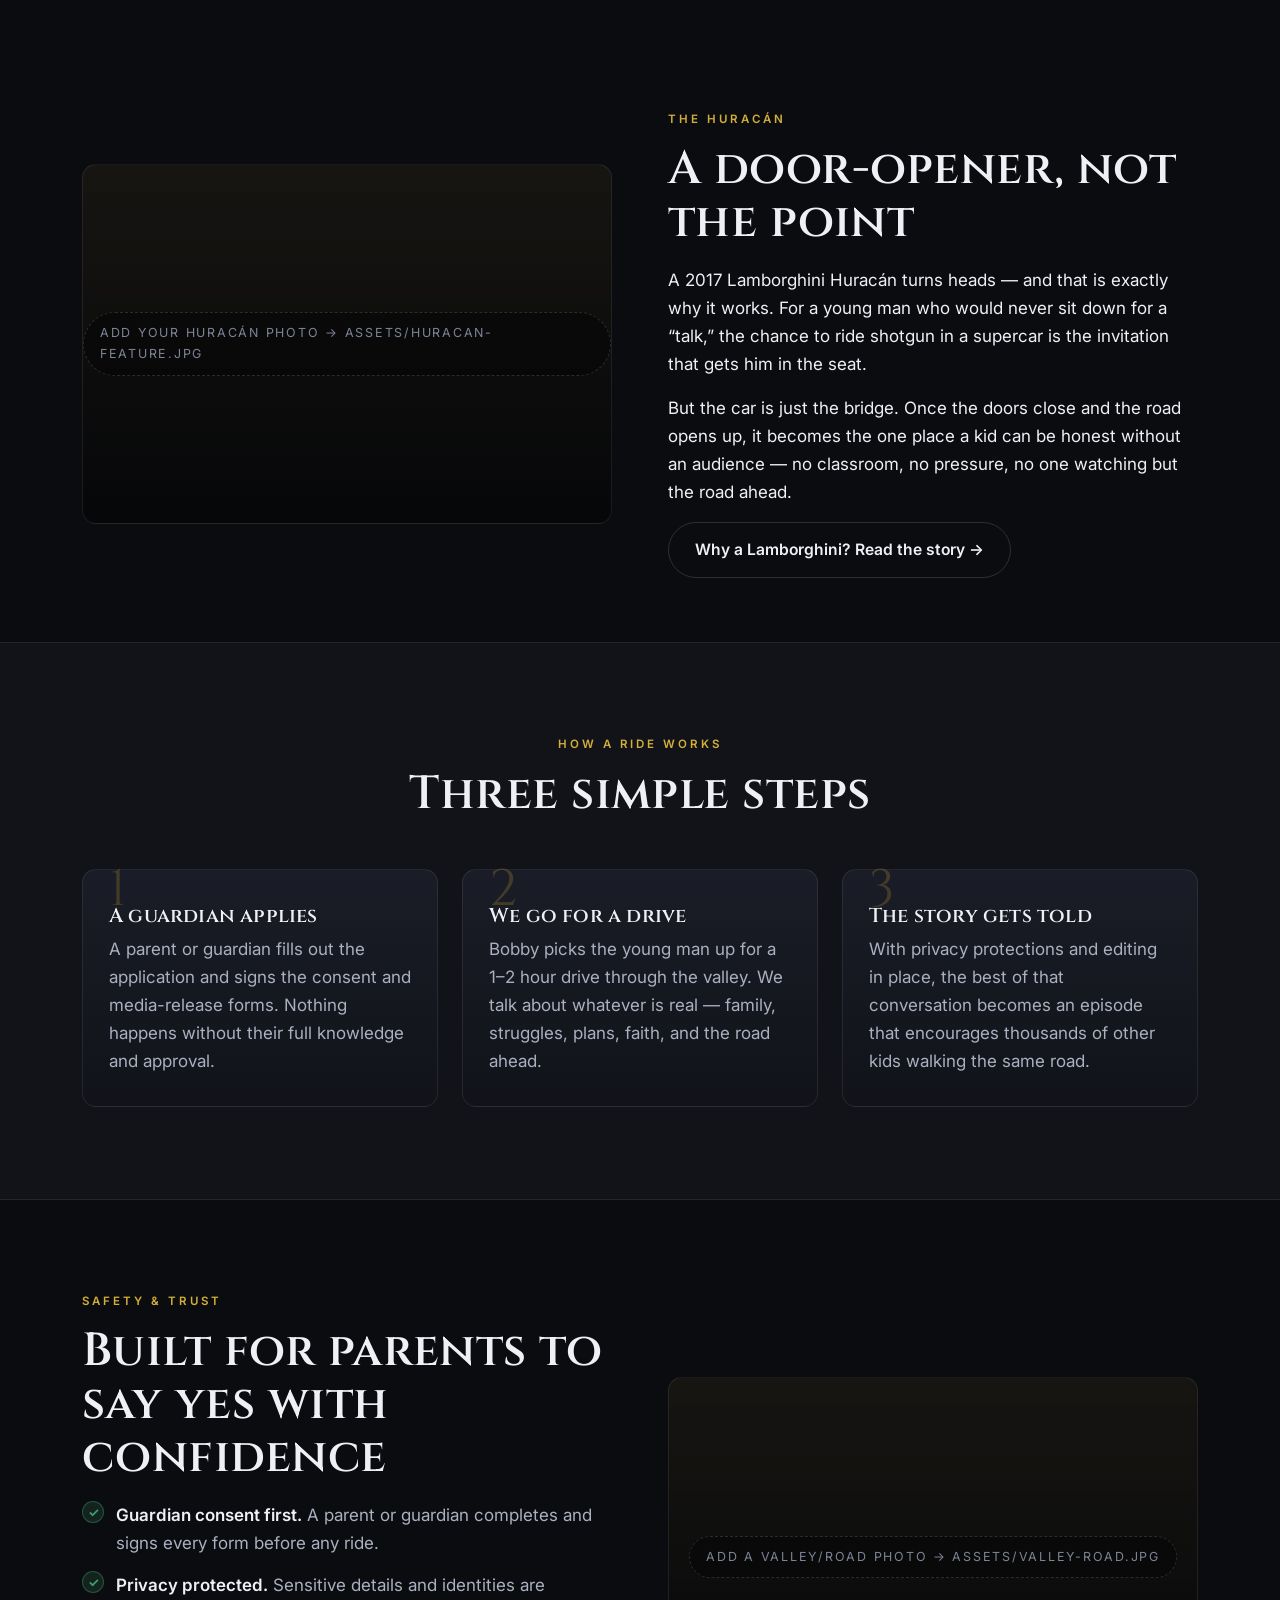
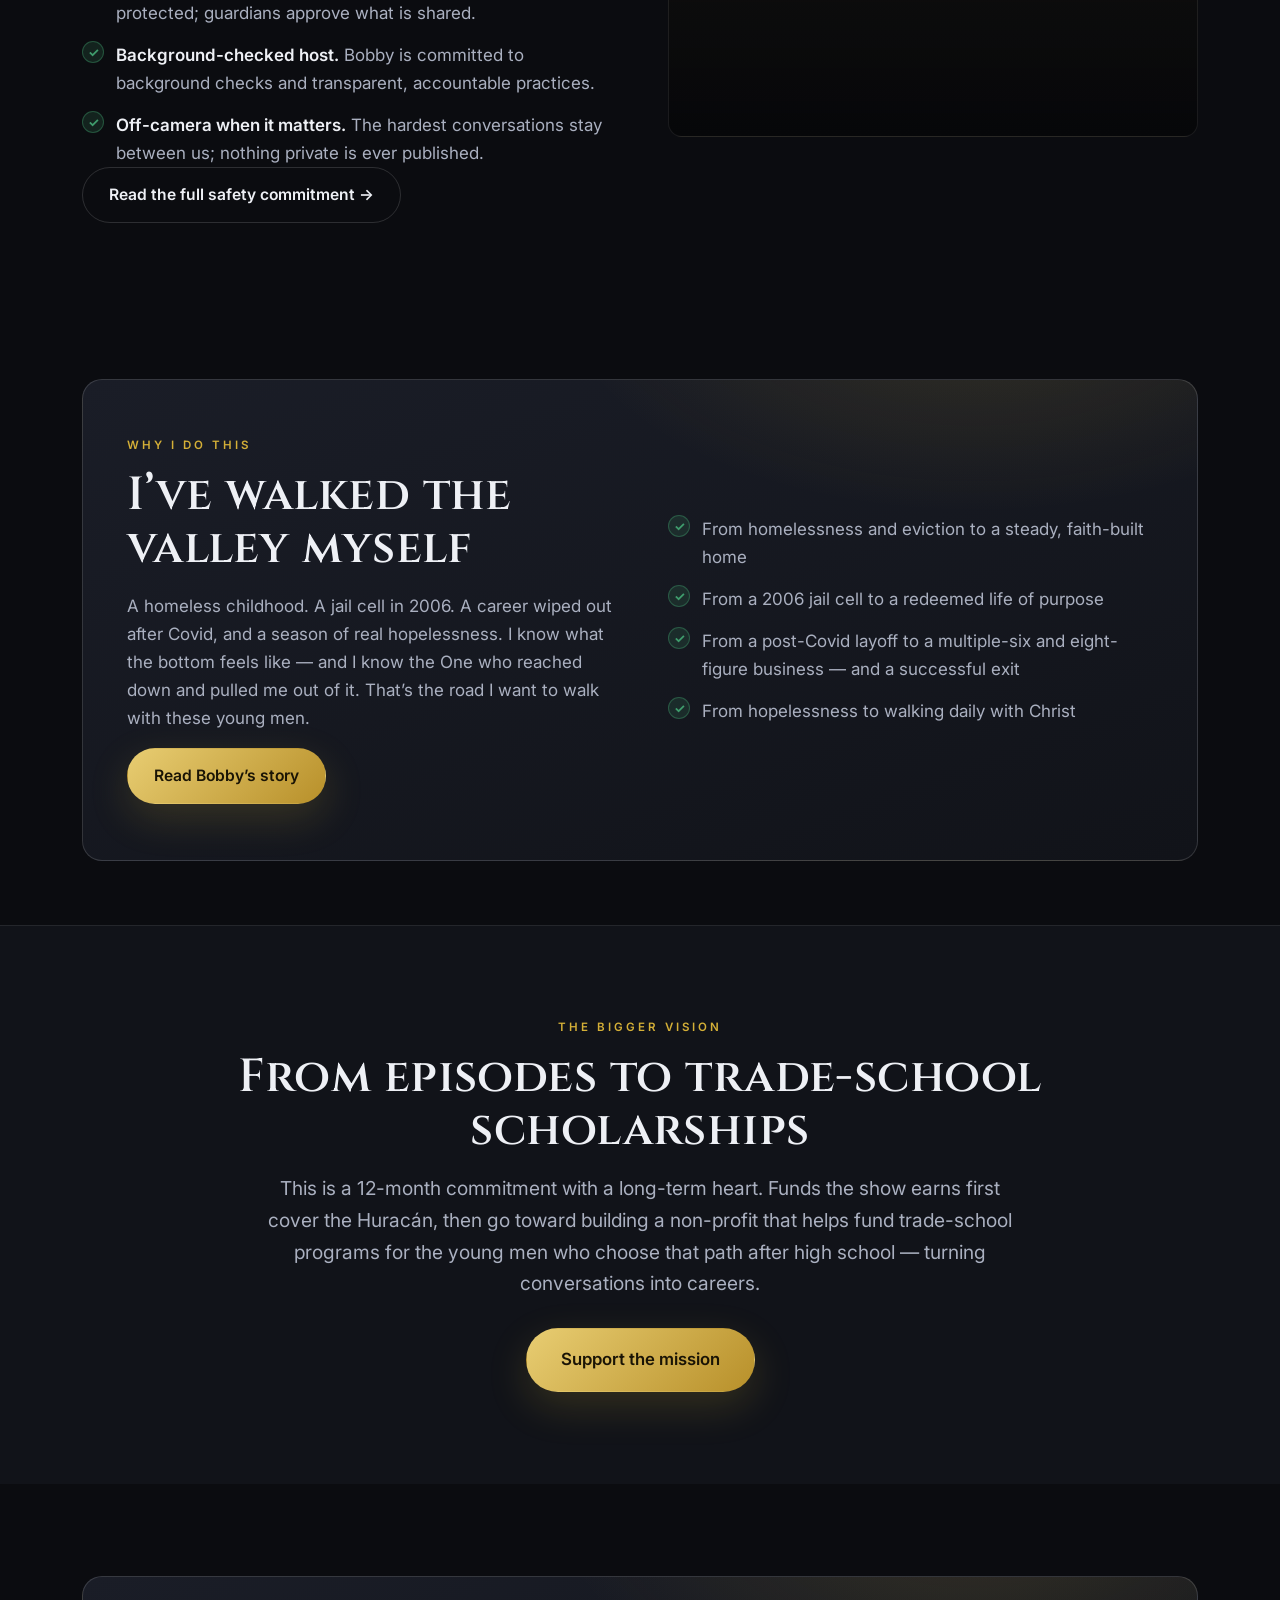
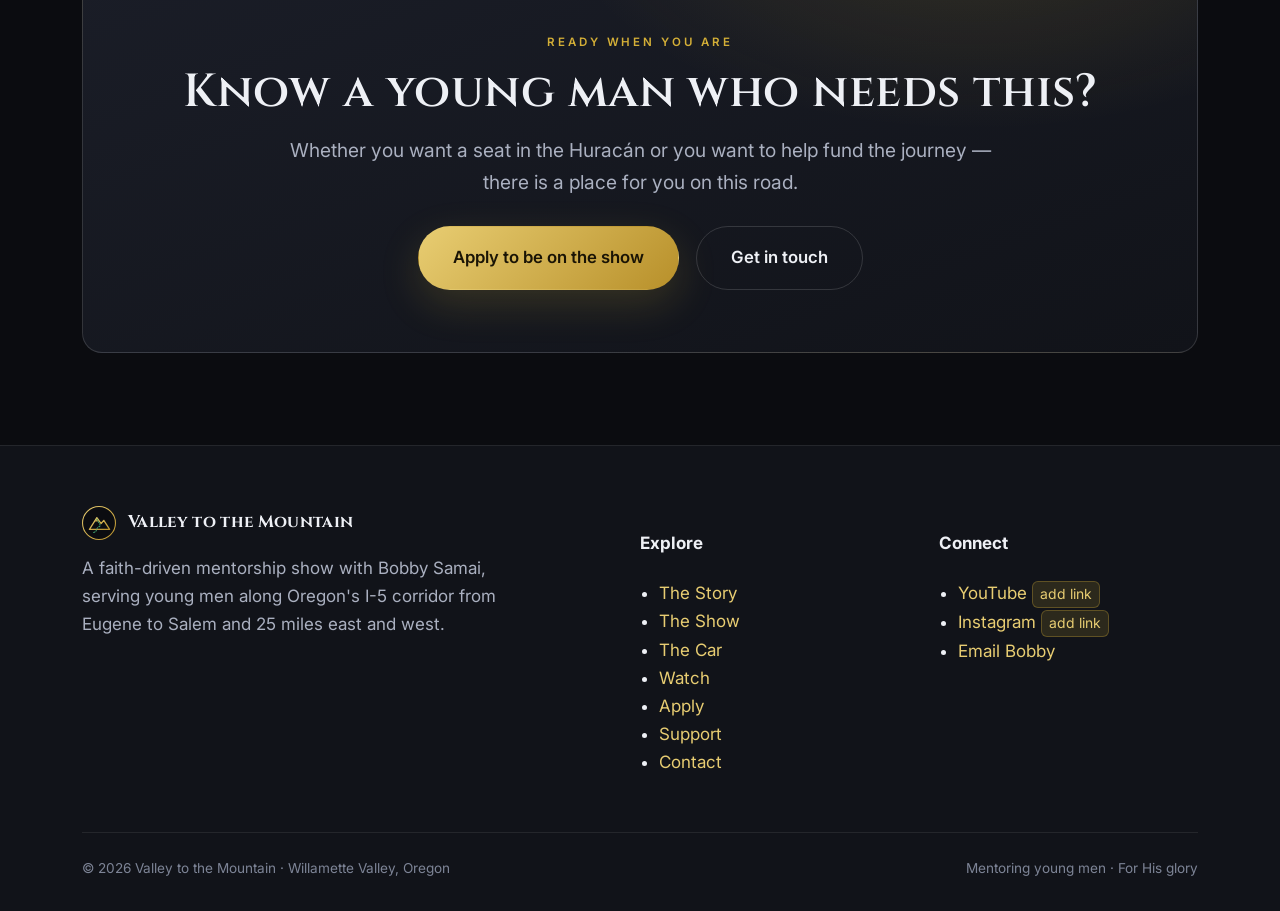
==== commit a7b018c3: "Add The Car (Huracán) and Watch (episodes) pages - huracan.html: dedicated Huracán page with specs, " ====
--- a/index.html
+++ b/index.html
@@ -34,6 +34,8 @@
           <li><a href="index.html" class="active">Home</a></li>
           <li><a href="story.html">The Story</a></li>
           <li><a href="show.html">The Show</a></li>
+          <li><a href="huracan.html">The Car</a></li>
+          <li><a href="episodes.html">Watch</a></li>
           <li><a href="support.html">Support</a></li>
           <li><a href="contact.html">Contact</a></li>
           <li class="nav__cta"><a class="btn btn--gold" href="apply.html">Apply to be on the show</a></li>
@@ -218,6 +220,8 @@
           <ul>
             <li><a href="story.html">The Story</a></li>
             <li><a href="show.html">The Show</a></li>
+            <li><a href="huracan.html">The Car</a></li>
+            <li><a href="episodes.html">Watch</a></li>
             <li><a href="apply.html">Apply</a></li>
             <li><a href="support.html">Support</a></li>
             <li><a href="contact.html">Contact</a></li>
--- a/css/styles.css
+++ b/css/styles.css
@@ -116,9 +116,10 @@
 .brand:hover { color: var(--text); }
 .brand__mark { width: 34px; height: 34px; flex: 0 0 auto; }
 .brand__name small { display: block; font-family: var(--sans); font-weight: 500; font-size: .62rem; letter-spacing: .28em; text-transform: uppercase; color: var(--gold); margin-top: 2px; }
-.nav__links { display: flex; align-items: center; gap: 6px; list-style: none; margin: 0; padding: 0; }
+.nav__links { display: flex; align-items: center; gap: 2px; list-style: none; margin: 0; padding: 0; }
 .nav__links a {
-  color: var(--muted); font-weight: 500; font-size: .94rem; padding: 9px 14px; border-radius: 8px;
+  color: var(--muted); font-weight: 500; font-size: .9rem; padding: 9px 11px; border-radius: 8px;
+  white-space: nowrap;
   transition: color .2s var(--ease), background .2s var(--ease);
 }
 .nav__links a:hover { color: var(--text); background: rgba(255,255,255,.05); }
@@ -133,7 +134,7 @@
 .nav__toggle[aria-expanded="true"] span:nth-child(2) { opacity: 0; }
 .nav__toggle[aria-expanded="true"] span:nth-child(3) { transform: translateY(-6px) rotate(-45deg); }
 
-@media (max-width: 880px) {
+@media (max-width: 980px) {
   .nav__toggle { display: block; }
   .nav__links {
     position: fixed; inset: 70px 0 auto 0; flex-direction: column; align-items: stretch; gap: 2px;
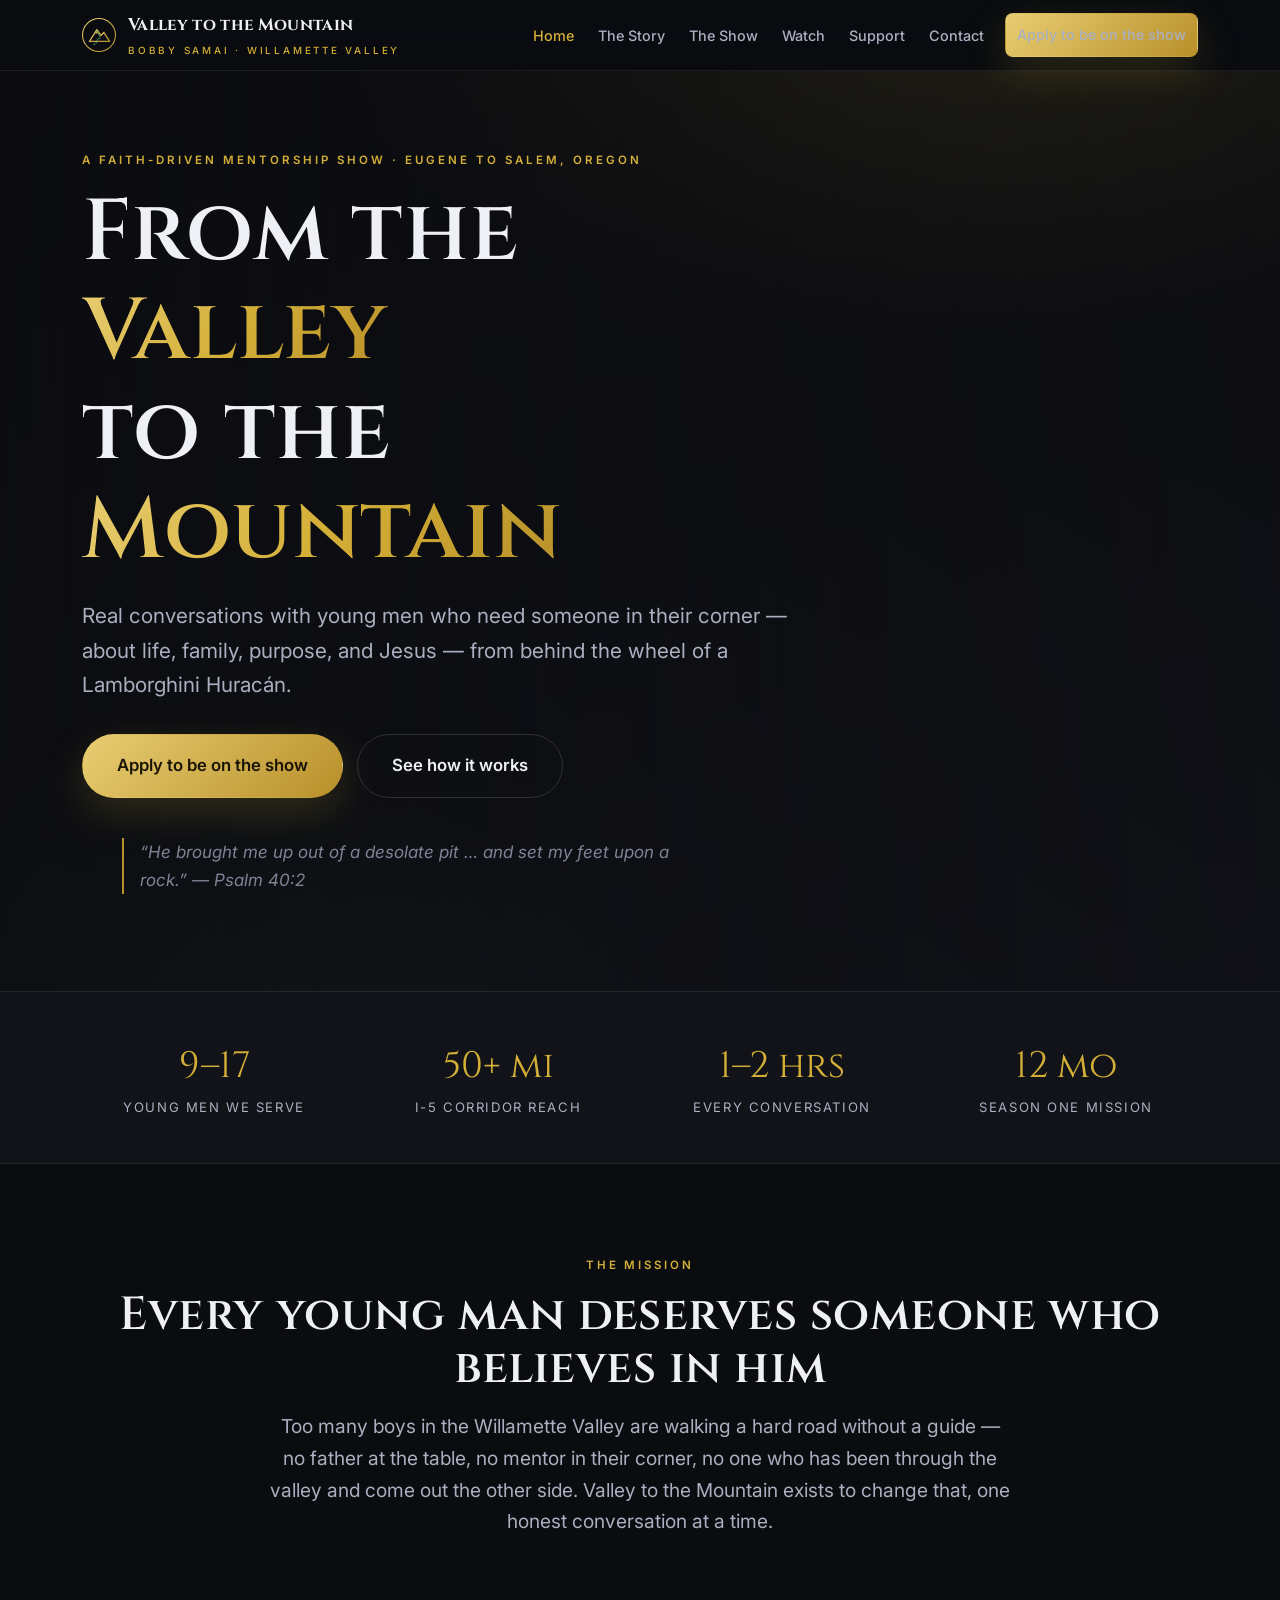
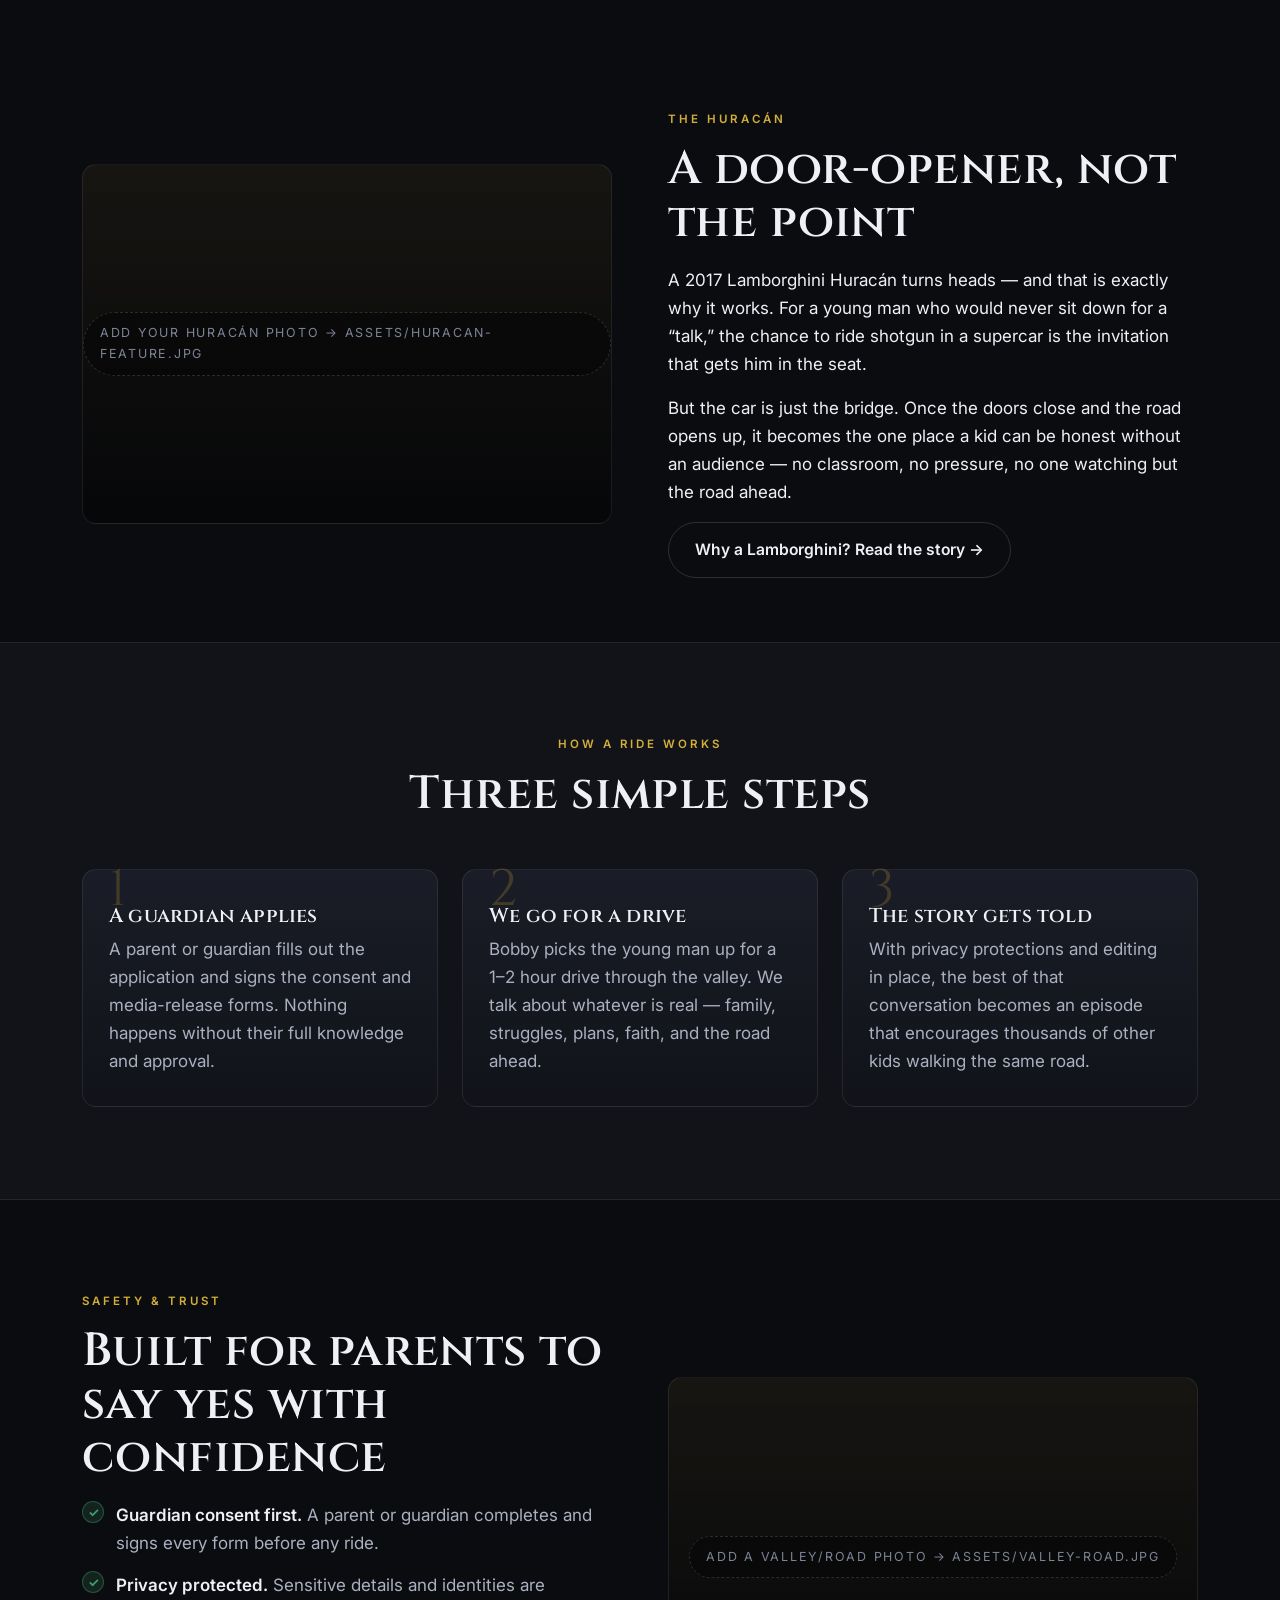
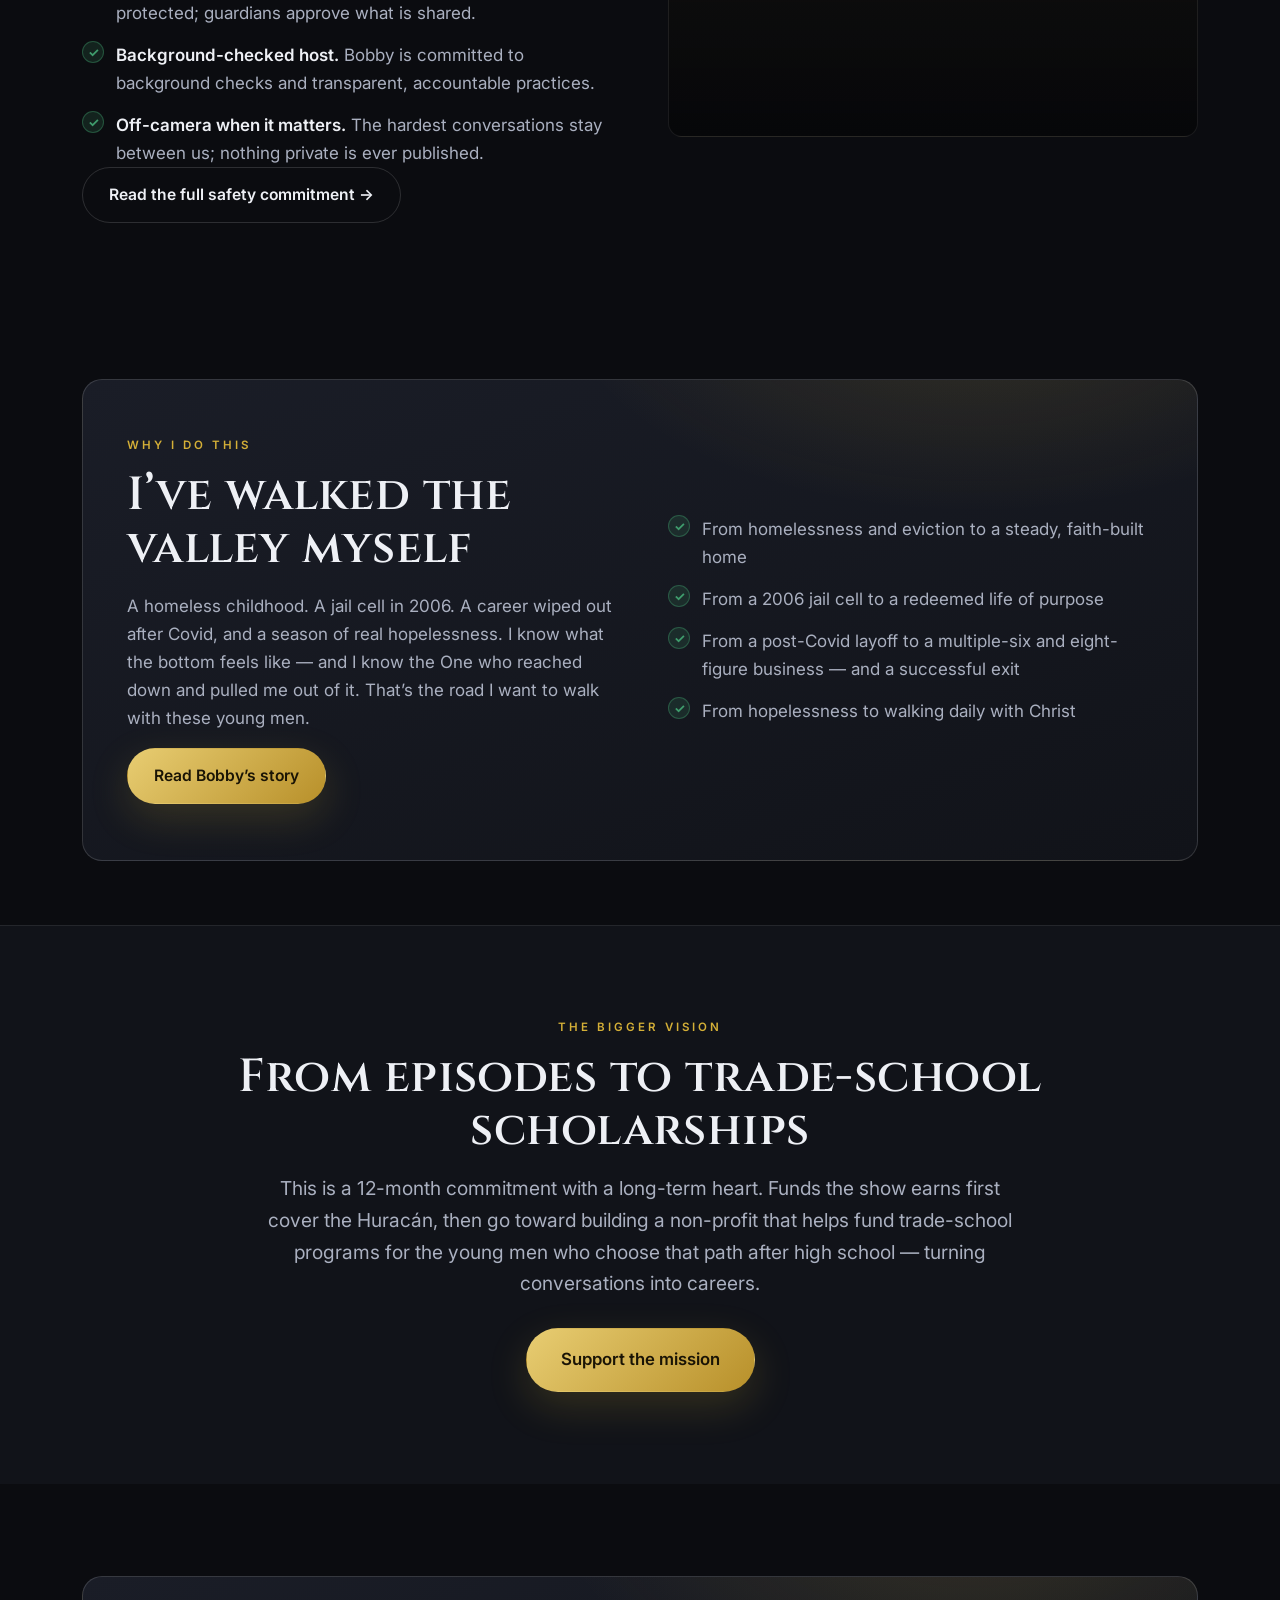
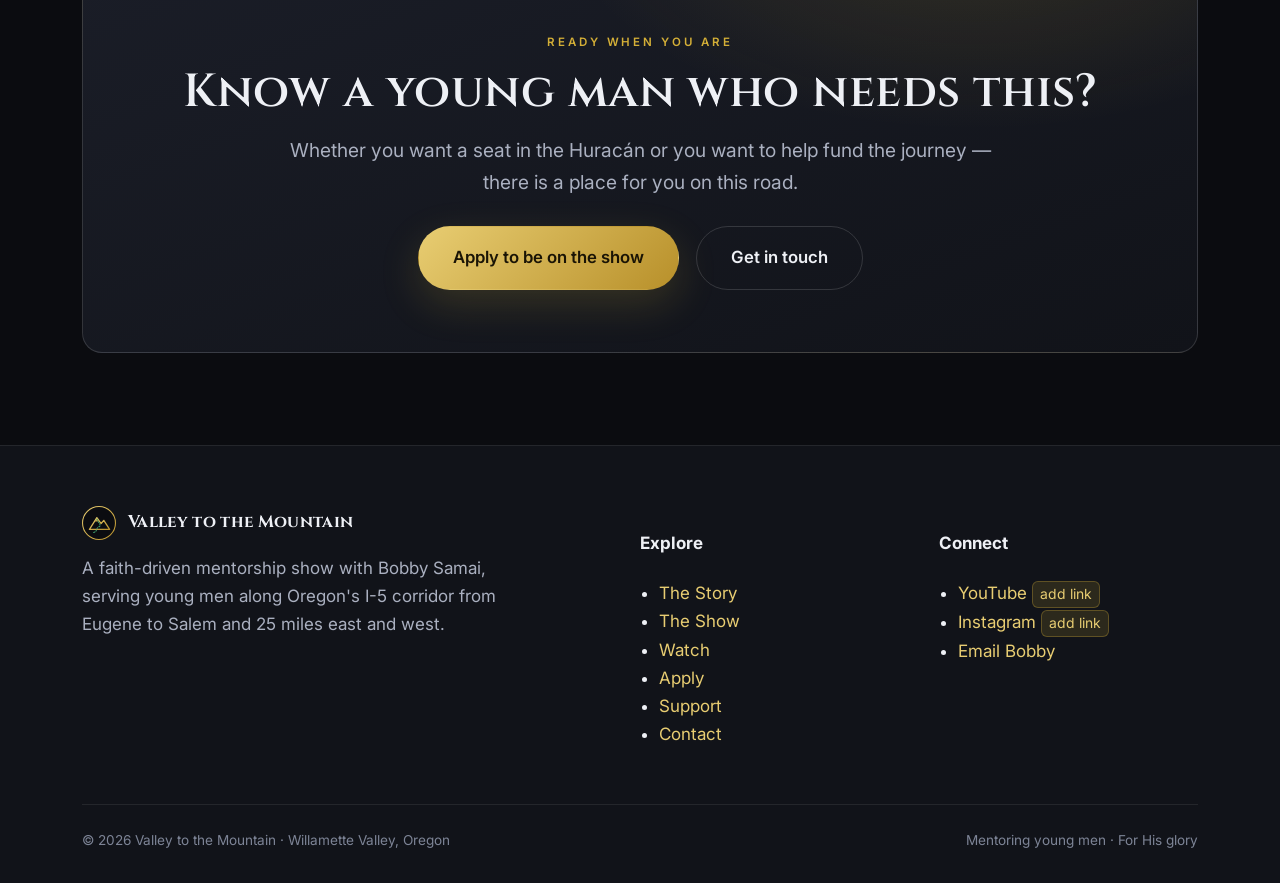
==== commit 7a31503a: "Remove specs/car page; keep the Huracán to the homepage Per direction: no spec content on the site, " ====
--- a/index.html
+++ b/index.html
@@ -34,7 +34,6 @@
           <li><a href="index.html" class="active">Home</a></li>
           <li><a href="story.html">The Story</a></li>
           <li><a href="show.html">The Show</a></li>
-          <li><a href="huracan.html">The Car</a></li>
           <li><a href="episodes.html">Watch</a></li>
           <li><a href="support.html">Support</a></li>
           <li><a href="contact.html">Contact</a></li>
@@ -220,7 +219,6 @@
           <ul>
             <li><a href="story.html">The Story</a></li>
             <li><a href="show.html">The Show</a></li>
-            <li><a href="huracan.html">The Car</a></li>
             <li><a href="episodes.html">Watch</a></li>
             <li><a href="apply.html">Apply</a></li>
             <li><a href="support.html">Support</a></li>
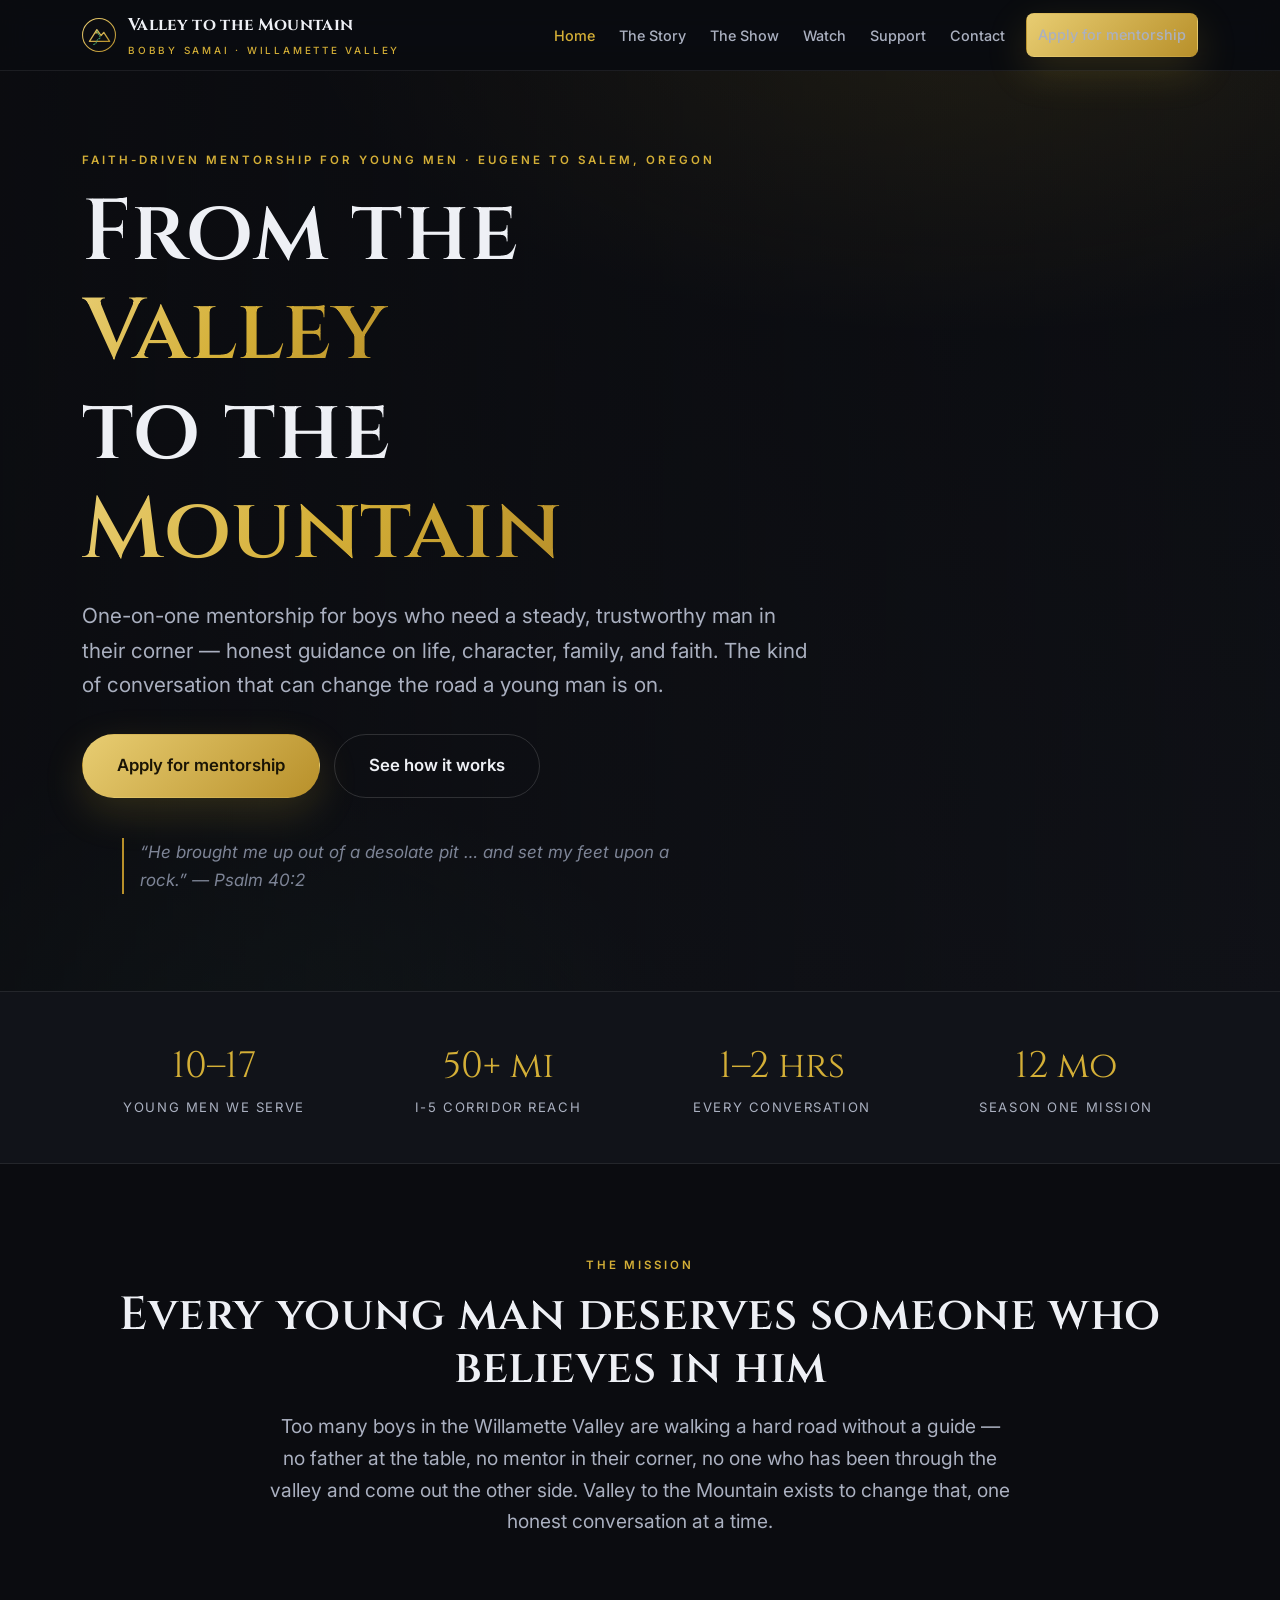
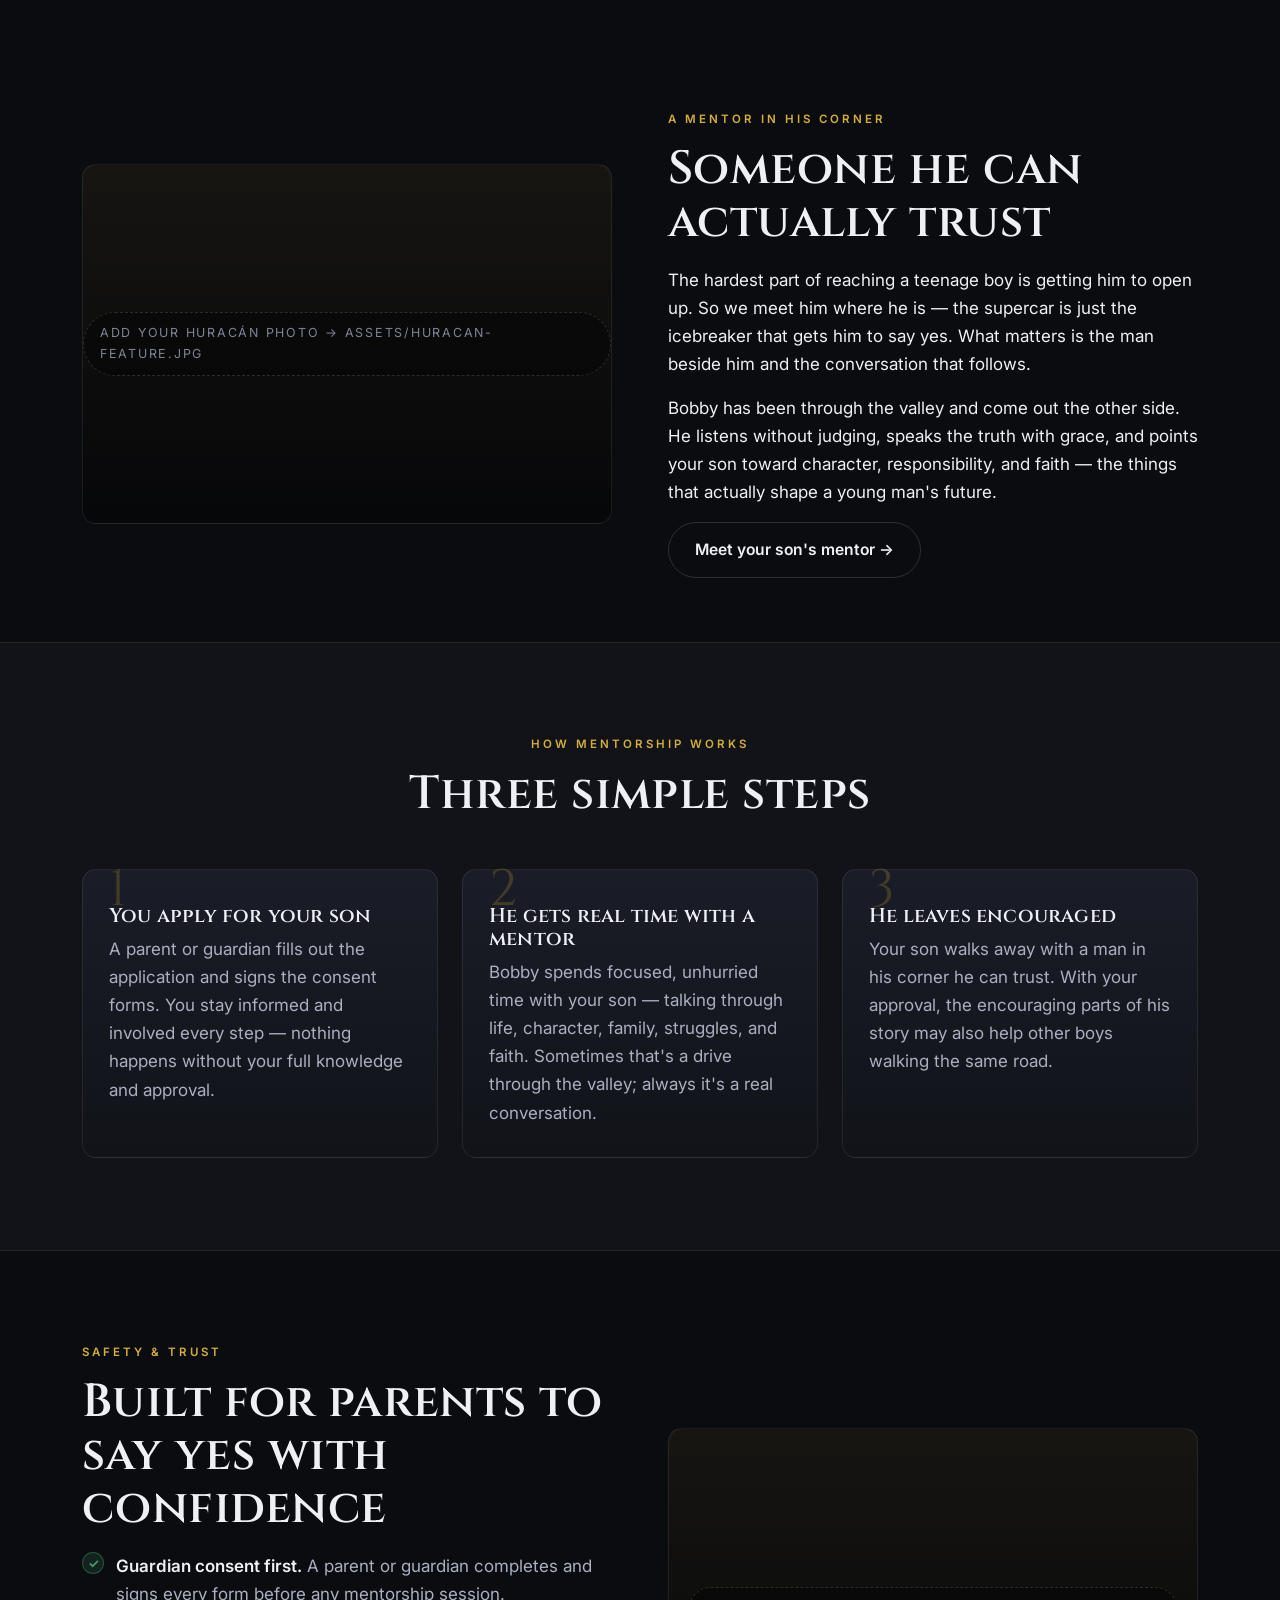
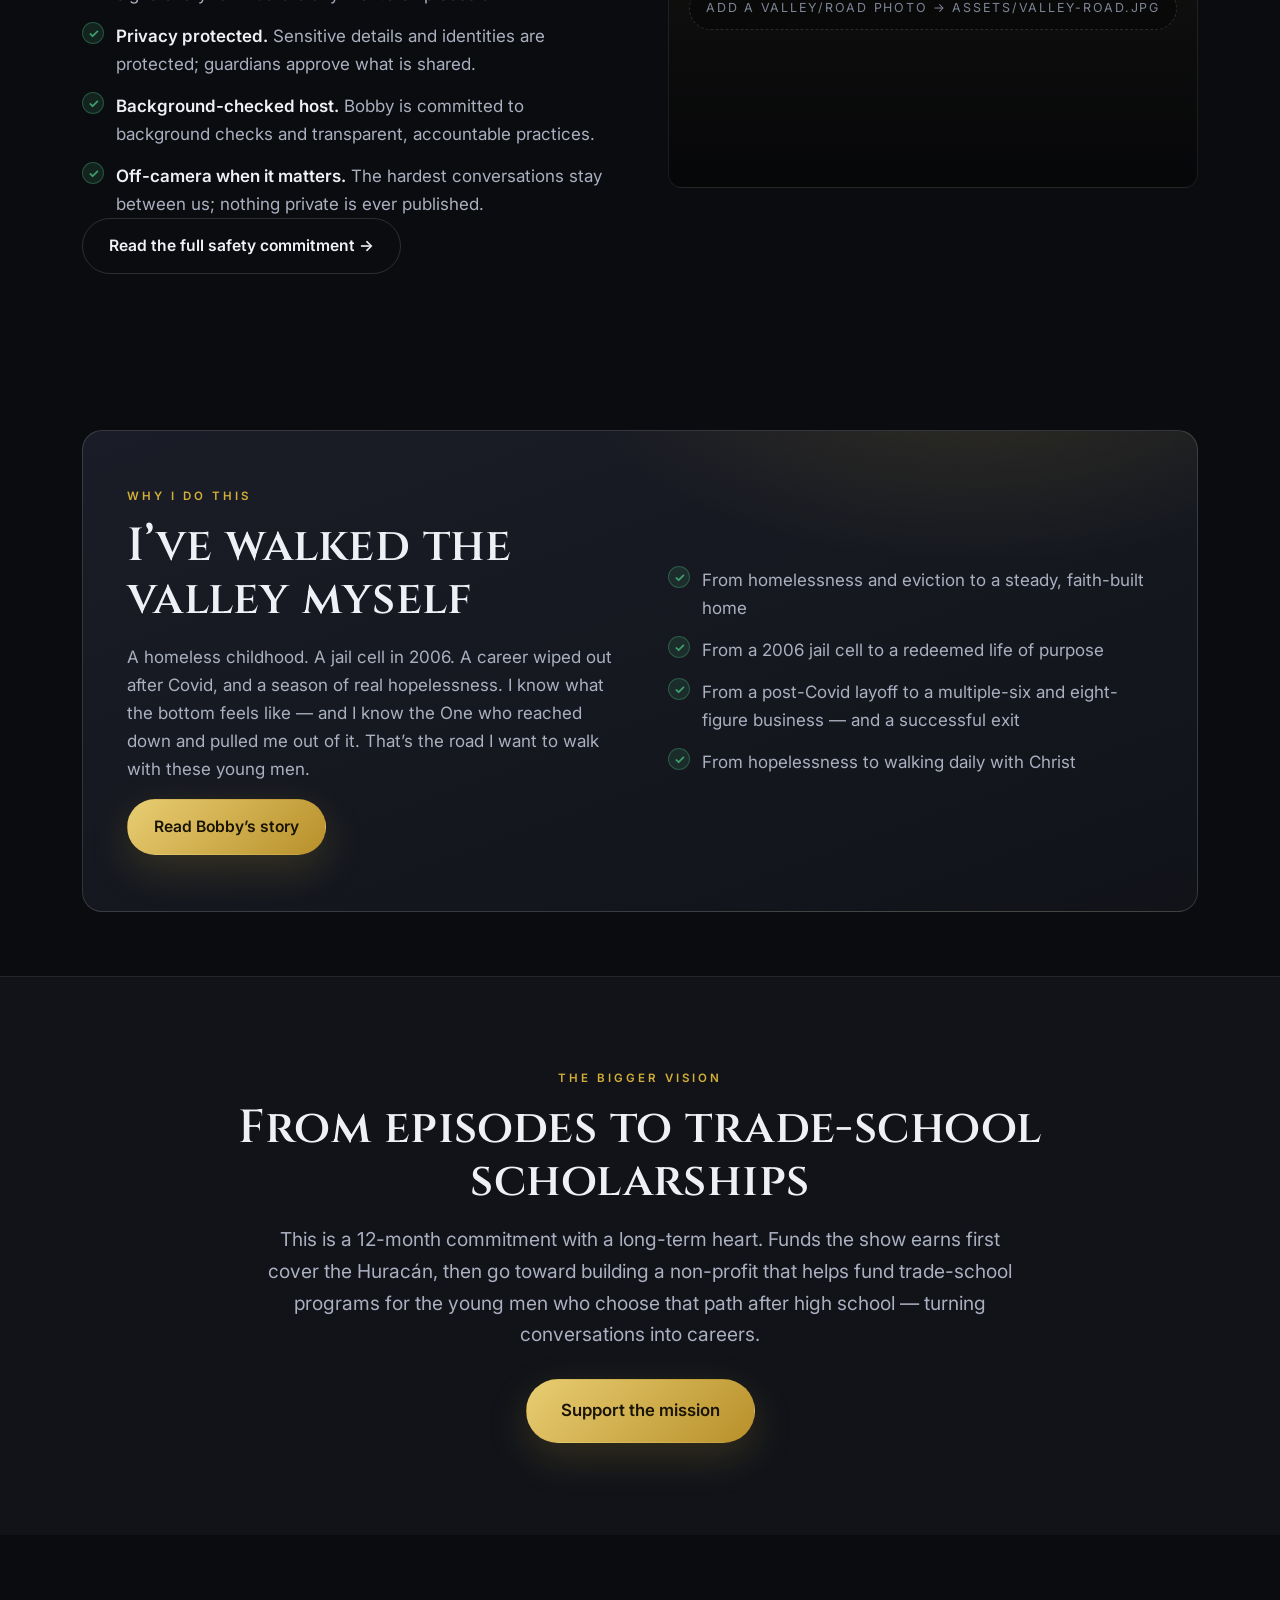
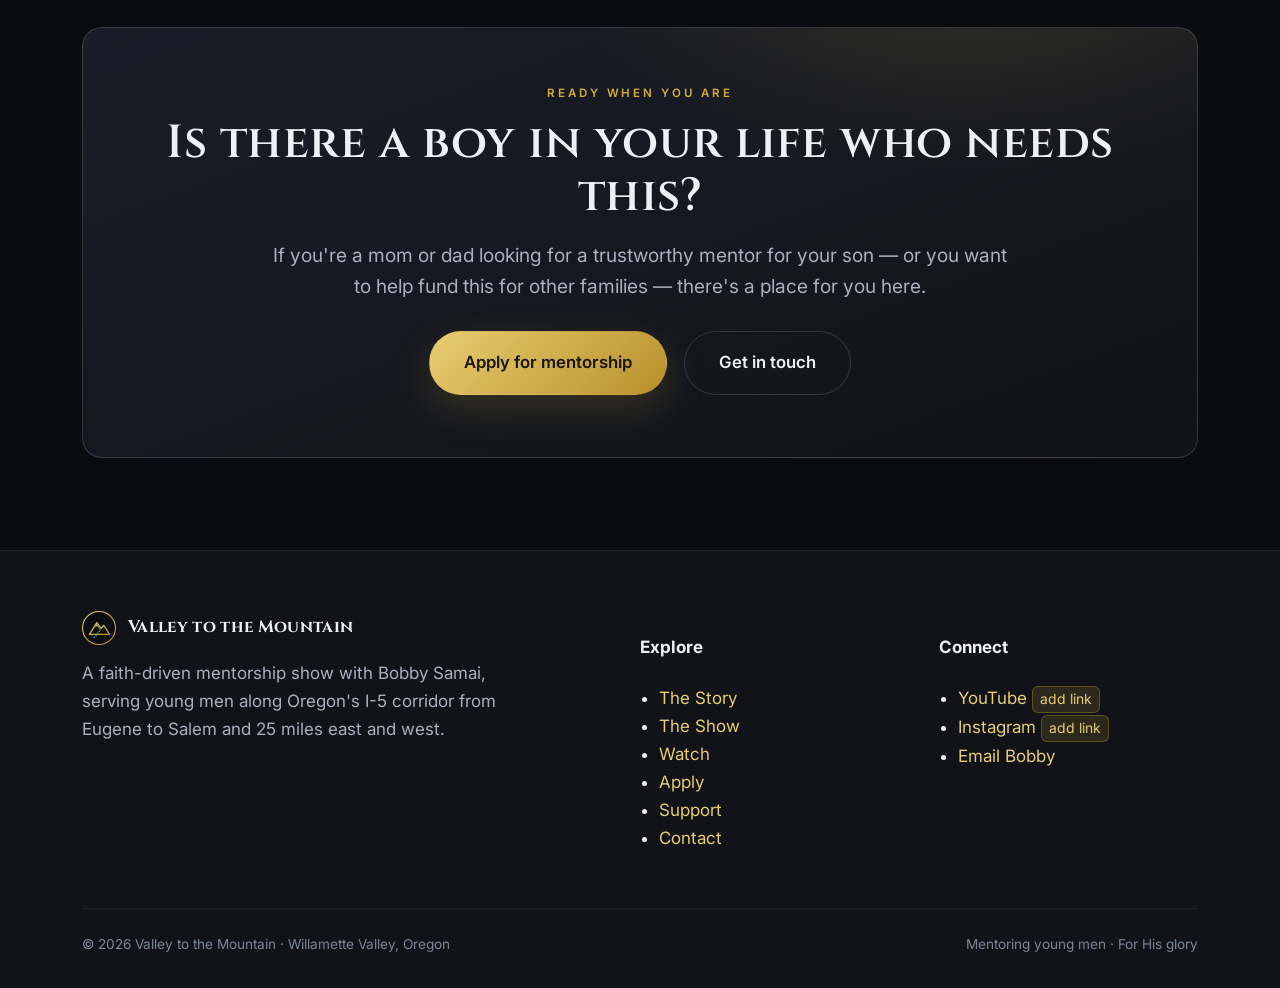
==== commit becc5038: "Reframe copy around mentorship and parent trust Shift headlines and body copy across the site away f" ====
--- a/index.html
+++ b/index.html
@@ -4,11 +4,11 @@
   <meta charset="UTF-8" />
   <meta name="viewport" content="width=device-width, initial-scale=1.0" />
   <title>Valley to the Mountain — Mentorship, Faith &amp; the Open Road</title>
-  <meta name="description" content="Valley to the Mountain is a faith-driven mentorship show with Bobby Samai. Real conversations with young men in Oregon's Willamette Valley — life, family, purpose, and Jesus — from behind the wheel of a Lamborghini Huracán." />
+  <meta name="description" content="Valley to the Mountain pairs boys aged 10–17 in Oregon's Willamette Valley with a trustworthy mentor, Bobby Samai — real guidance on life, character, family, and faith. Free for families." />
   <meta name="theme-color" content="#0b0c10" />
   <link rel="icon" href="assets/logo.svg" type="image/svg+xml" />
   <meta property="og:title" content="Valley to the Mountain" />
-  <meta property="og:description" content="Real conversations, real faith, and the open road — mentoring young men in Oregon's Willamette Valley." />
+  <meta property="og:description" content="A trustworthy mentor for boys aged 10–17 in Oregon's Willamette Valley — real guidance on life, character, family, and faith." />
   <meta property="og:type" content="website" />
   <meta property="og:url" content="https://www.valleytothemountain.com" />
   <link rel="preconnect" href="https://fonts.googleapis.com" />
@@ -37,7 +37,7 @@
           <li><a href="episodes.html">Watch</a></li>
           <li><a href="support.html">Support</a></li>
           <li><a href="contact.html">Contact</a></li>
-          <li class="nav__cta"><a class="btn btn--gold" href="apply.html">Apply to be on the show</a></li>
+          <li class="nav__cta"><a class="btn btn--gold" href="apply.html">Apply for mentorship</a></li>
         </ul>
       </nav>
     </div>
@@ -50,11 +50,11 @@
       <div class="hero__media" style="--hero-img: url('assets/huracan-hero.jpg');" aria-hidden="true"></div>
       <div class="wrap">
         <div class="hero__inner">
-          <p class="eyebrow">A faith-driven mentorship show · Eugene to Salem, Oregon</p>
+          <p class="eyebrow">Faith-driven mentorship for young men · Eugene to Salem, Oregon</p>
           <h1>From the <span class="grad">Valley</span><br />to the <span class="grad">Mountain</span></h1>
-          <p class="hero__sub">Real conversations with young men who need someone in their corner — about life, family, purpose, and Jesus — from behind the wheel of a Lamborghini Huracán.</p>
+          <p class="hero__sub">One-on-one mentorship for boys who need a steady, trustworthy man in their corner — honest guidance on life, character, family, and faith. The kind of conversation that can change the road a young man is on.</p>
           <div class="hero__actions">
-            <a class="btn btn--gold btn--lg" href="apply.html">Apply to be on the show</a>
+            <a class="btn btn--gold btn--lg" href="apply.html">Apply for mentorship</a>
             <a class="btn btn--ghost btn--lg" href="show.html">See how it works</a>
           </div>
           <blockquote class="hero__scripture">
@@ -68,7 +68,7 @@
     <section class="stats">
       <div class="wrap">
         <div class="stats__grid">
-          <div class="stat reveal"><div class="stat__num">9–17</div><div class="stat__label">Young men we serve</div></div>
+          <div class="stat reveal"><div class="stat__num">10–17</div><div class="stat__label">Young men we serve</div></div>
           <div class="stat reveal"><div class="stat__num">50+ mi</div><div class="stat__label">I-5 corridor reach</div></div>
           <div class="stat reveal"><div class="stat__num">1–2 hrs</div><div class="stat__label">Every conversation</div></div>
           <div class="stat reveal"><div class="stat__num">12 mo</div><div class="stat__label">Season one mission</div></div>
@@ -93,11 +93,11 @@
             <span class="media-note">Add your Huracán photo → assets/huracan-feature.jpg</span>
           </div>
           <div class="reveal">
-            <p class="eyebrow">The Huracán</p>
-            <h2 class="h-lg">A door-opener, not the point</h2>
-            <p>A 2017 Lamborghini Huracán turns heads — and that is exactly why it works. For a young man who would never sit down for a “talk,” the chance to ride shotgun in a supercar is the invitation that gets him in the seat.</p>
-            <p>But the car is just the bridge. Once the doors close and the road opens up, it becomes the one place a kid can be honest without an audience — no classroom, no pressure, no one watching but the road ahead.</p>
-            <a class="btn btn--ghost" href="story.html">Why a Lamborghini? Read the story →</a>
+            <p class="eyebrow">A mentor in his corner</p>
+            <h2 class="h-lg">Someone he can actually trust</h2>
+            <p>The hardest part of reaching a teenage boy is getting him to open up. So we meet him where he is — the supercar is just the icebreaker that gets him to say yes. What matters is the man beside him and the conversation that follows.</p>
+            <p>Bobby has been through the valley and come out the other side. He listens without judging, speaks the truth with grace, and points your son toward character, responsibility, and faith — the things that actually shape a young man's future.</p>
+            <a class="btn btn--ghost" href="story.html">Meet your son's mentor →</a>
           </div>
         </div>
       </div>
@@ -107,24 +107,24 @@
     <section class="section" style="background: var(--night); border-top:1px solid var(--line); border-bottom:1px solid var(--line);">
       <div class="wrap">
         <div class="center" style="margin-bottom:48px;">
-          <p class="eyebrow reveal">How a ride works</p>
+          <p class="eyebrow reveal">How mentorship works</p>
           <h2 class="h-lg reveal">Three simple steps</h2>
         </div>
         <div class="grid grid--3">
           <article class="card step reveal">
             <div class="step__n">1</div>
-            <h3>A guardian applies</h3>
-            <p>A parent or guardian fills out the application and signs the consent and media-release forms. Nothing happens without their full knowledge and approval.</p>
+            <h3>You apply for your son</h3>
+            <p>A parent or guardian fills out the application and signs the consent forms. You stay informed and involved every step — nothing happens without your full knowledge and approval.</p>
           </article>
           <article class="card step reveal">
             <div class="step__n">2</div>
-            <h3>We go for a drive</h3>
-            <p>Bobby picks the young man up for a 1–2 hour drive through the valley. We talk about whatever is real — family, struggles, plans, faith, and the road ahead.</p>
+            <h3>He gets real time with a mentor</h3>
+            <p>Bobby spends focused, unhurried time with your son — talking through life, character, family, struggles, and faith. Sometimes that's a drive through the valley; always it's a real conversation.</p>
           </article>
           <article class="card step reveal">
             <div class="step__n">3</div>
-            <h3>The story gets told</h3>
-            <p>With privacy protections and editing in place, the best of that conversation becomes an episode that encourages thousands of other kids walking the same road.</p>
+            <h3>He leaves encouraged</h3>
+            <p>Your son walks away with a man in his corner he can trust. With your approval, the encouraging parts of his story may also help other boys walking the same road.</p>
           </article>
         </div>
       </div>
@@ -141,7 +141,7 @@
             <p class="eyebrow">Safety &amp; trust</p>
             <h2 class="h-lg">Built for parents to say yes with confidence</h2>
             <ul class="checks">
-              <li><strong>Guardian consent first.</strong> A parent or guardian completes and signs every form before any ride.</li>
+              <li><strong>Guardian consent first.</strong> A parent or guardian completes and signs every form before any mentorship session.</li>
               <li><strong>Privacy protected.</strong> Sensitive details and identities are protected; guardians approve what is shared.</li>
               <li><strong>Background-checked host.</strong> Bobby is committed to background checks and transparent, accountable practices.</li>
               <li><strong>Off-camera when it matters.</strong> The hardest conversations stay between us; nothing private is ever published.</li>
@@ -193,9 +193,9 @@
       <div class="wrap">
         <div class="panel cta-band reveal">
           <p class="eyebrow">Ready when you are</p>
-          <h2 class="h-lg">Know a young man who needs this?</h2>
-          <p class="lead" style="margin:0 auto 22px;">Whether you want a seat in the Huracán or you want to help fund the journey — there is a place for you on this road.</p>
-          <a class="btn btn--gold btn--lg" href="apply.html">Apply to be on the show</a>
+          <h2 class="h-lg">Is there a boy in your life who needs this?</h2>
+          <p class="lead" style="margin:0 auto 22px;">If you're a mom or dad looking for a trustworthy mentor for your son — or you want to help fund this for other families — there's a place for you here.</p>
+          <a class="btn btn--gold btn--lg" href="apply.html">Apply for mentorship</a>
           <a class="btn btn--ghost btn--lg" href="contact.html">Get in touch</a>
         </div>
       </div>
